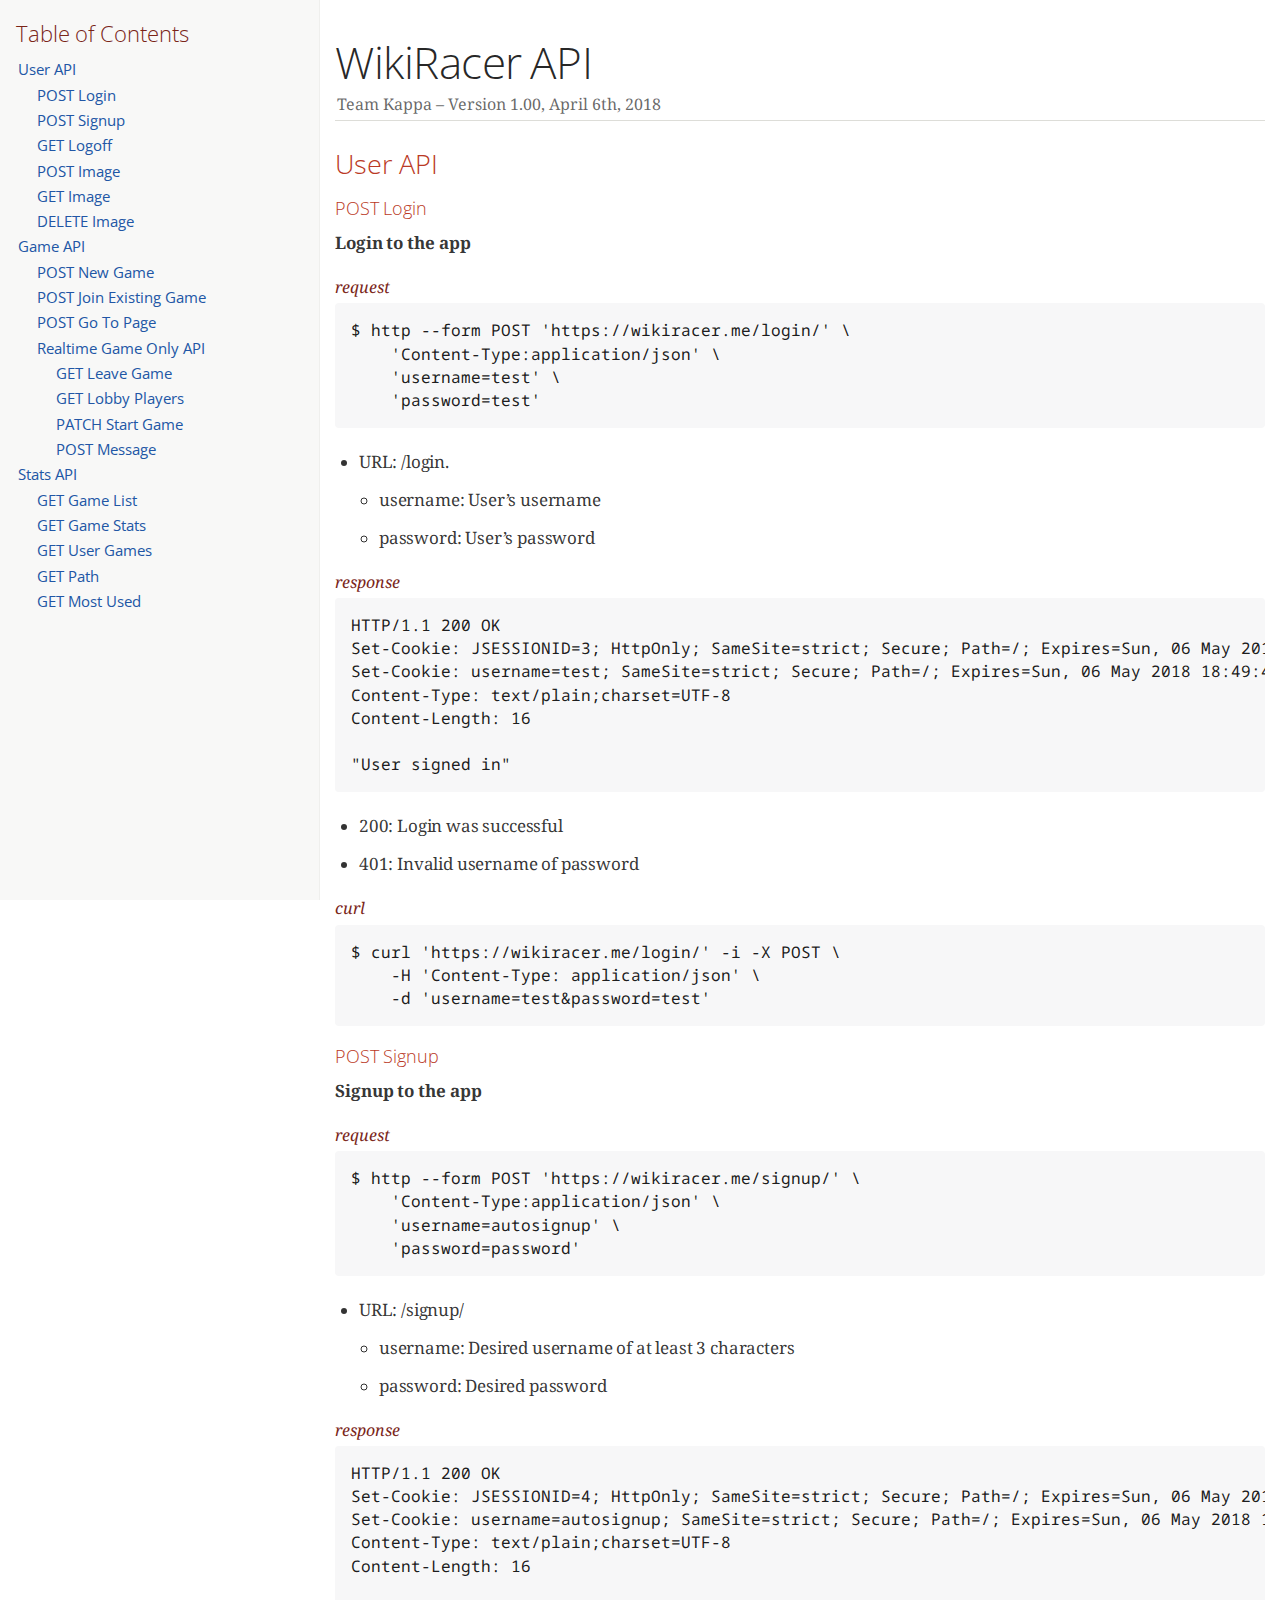
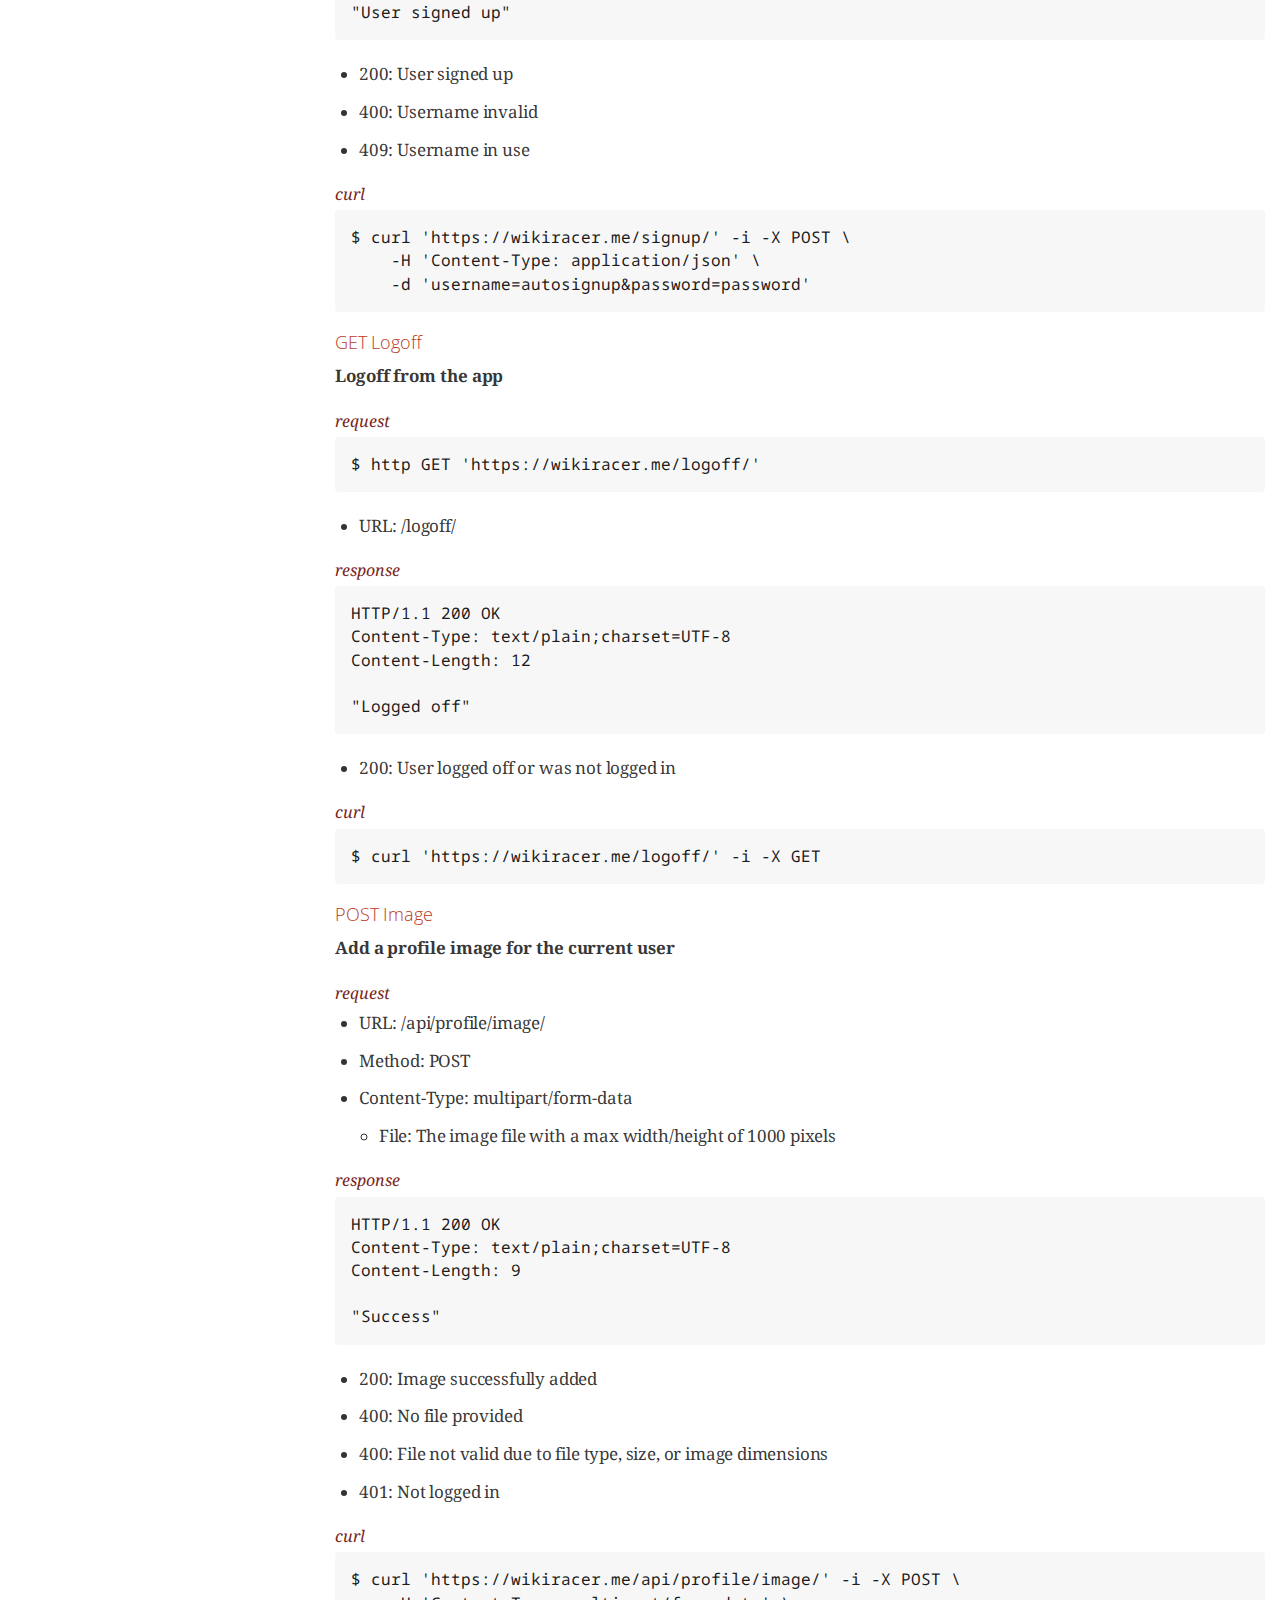
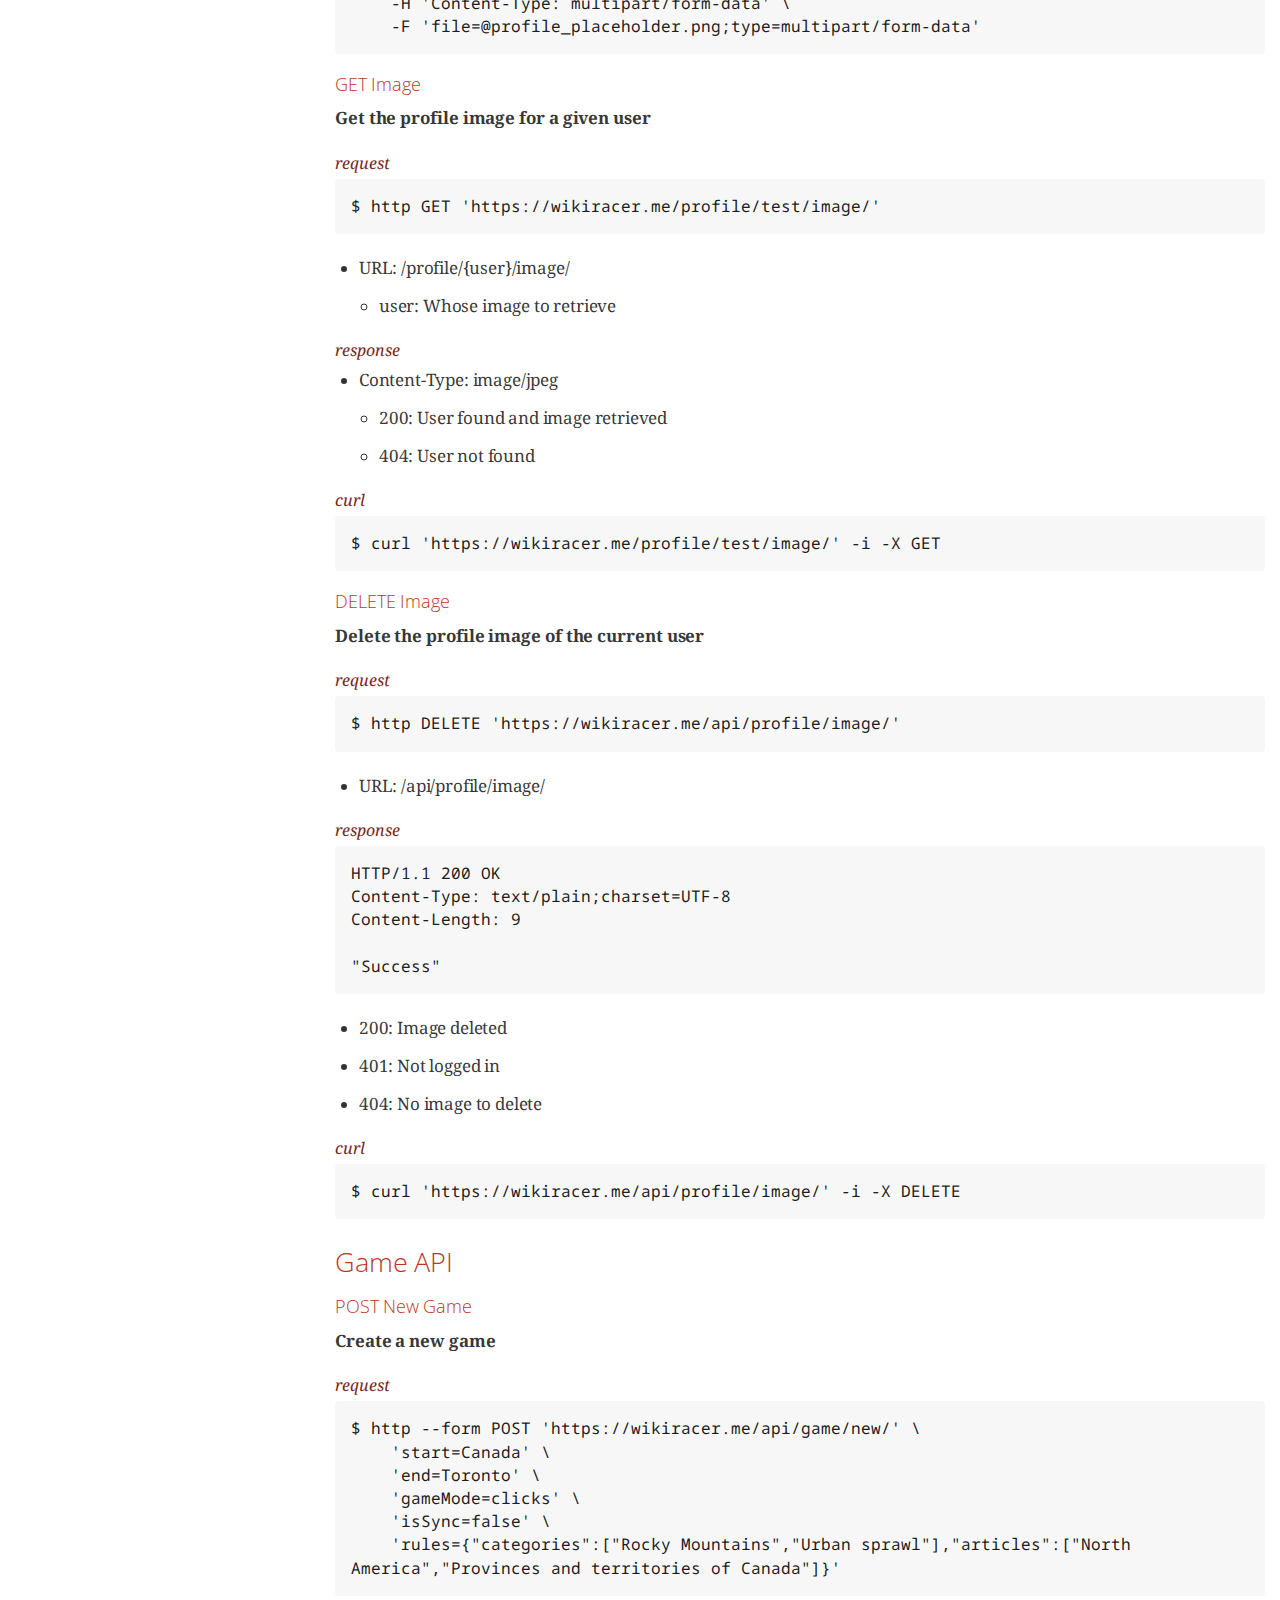
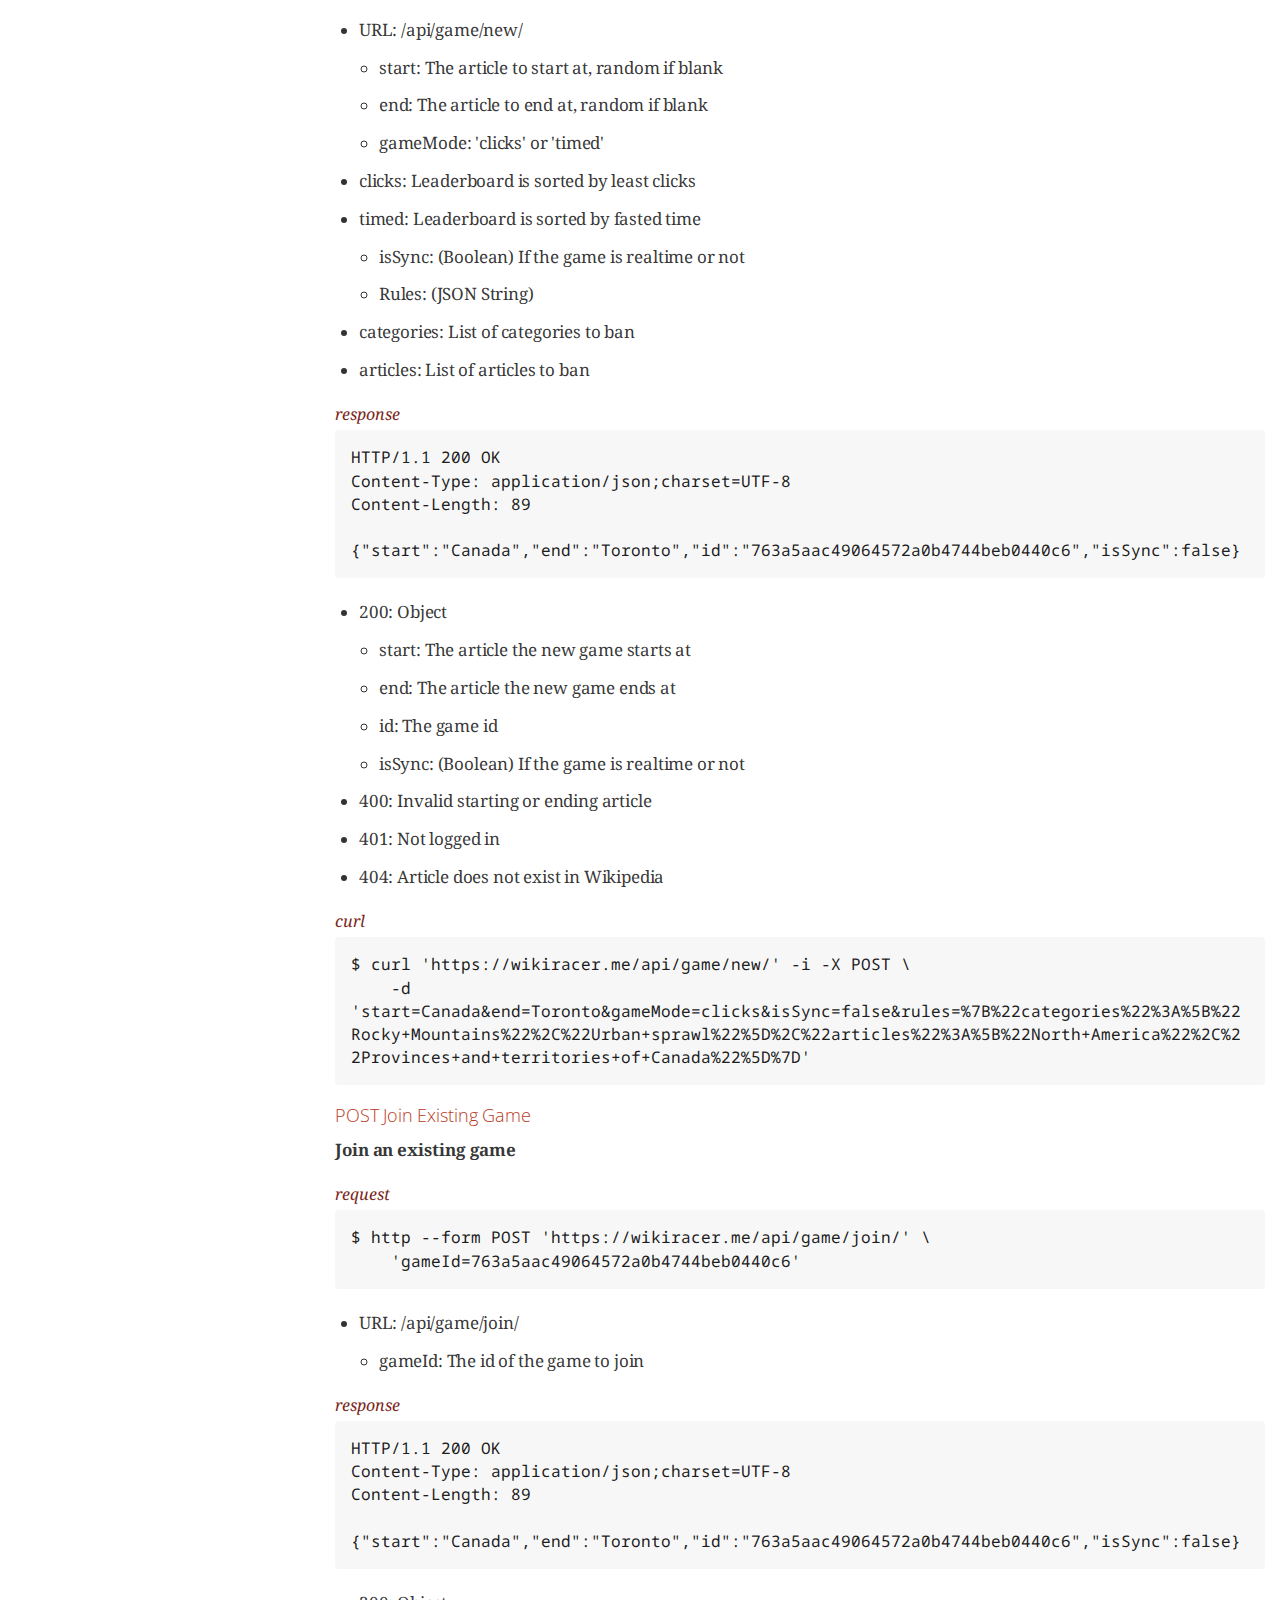
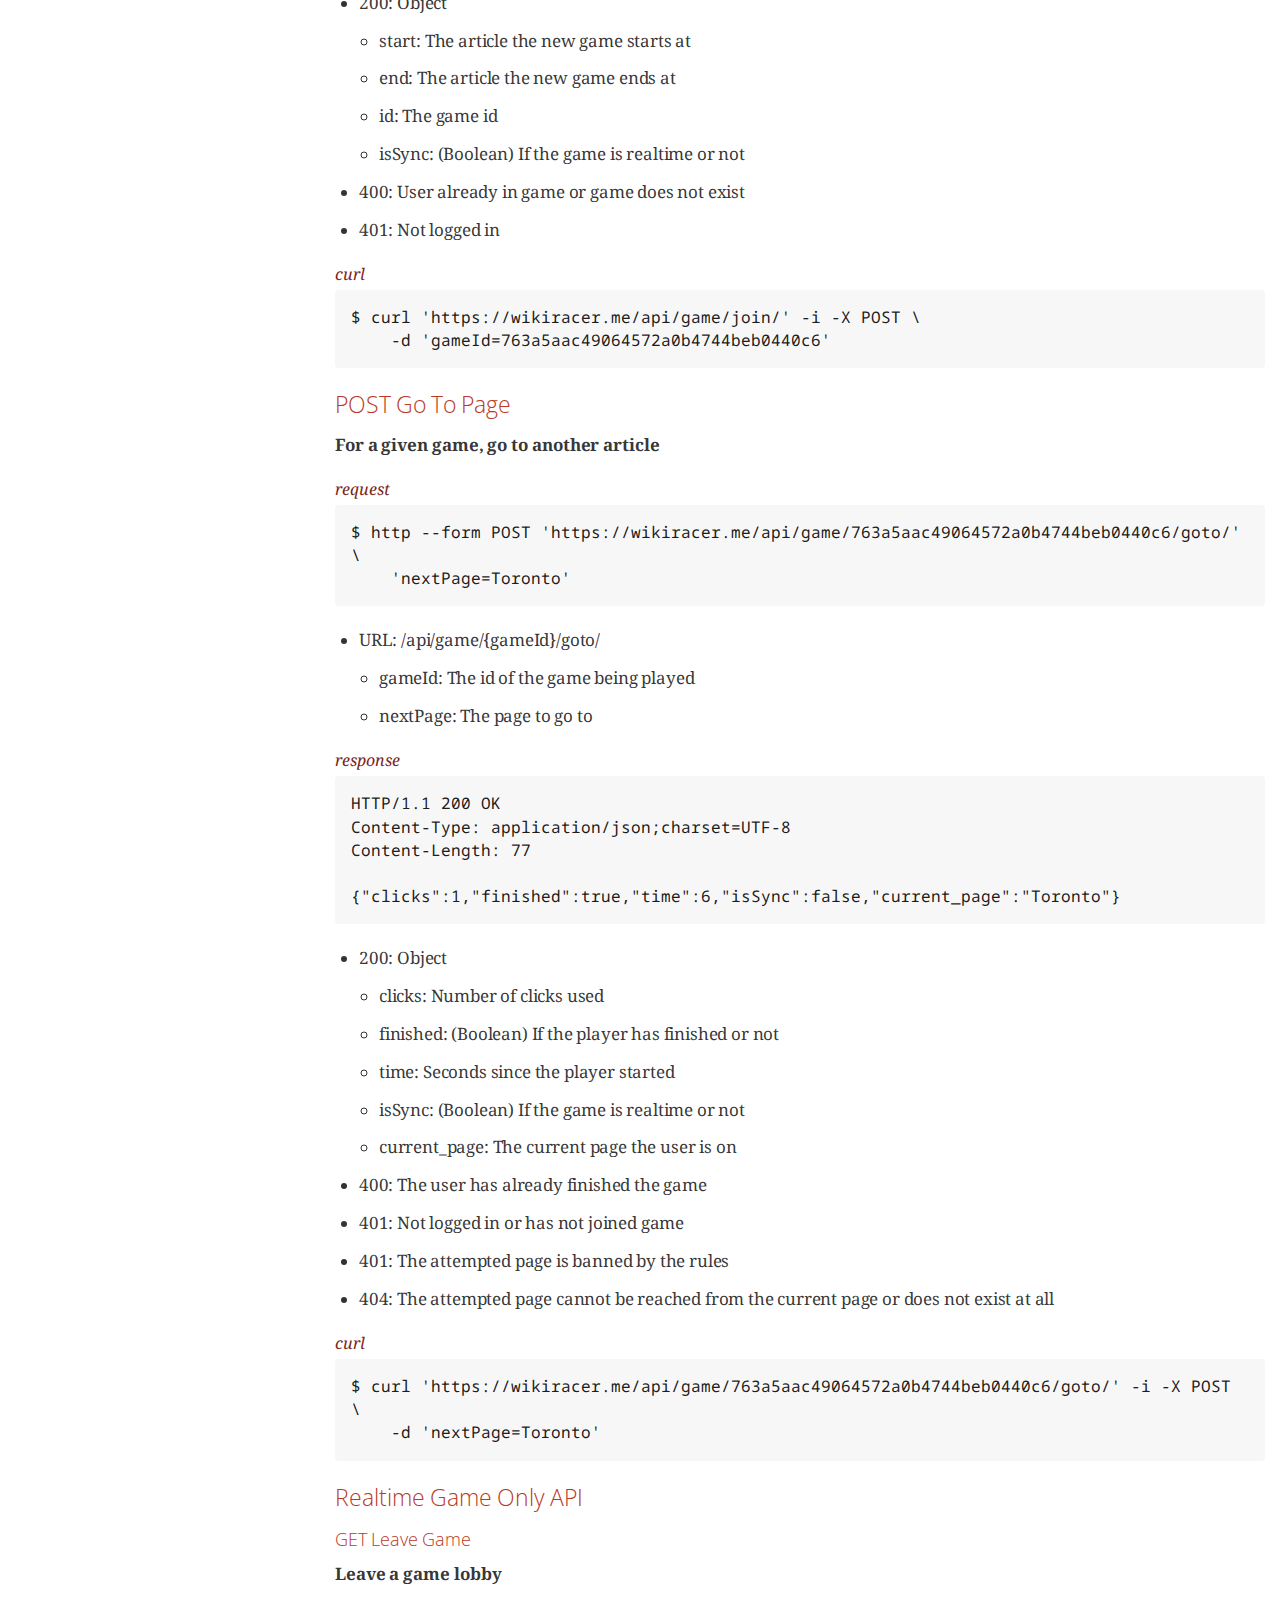
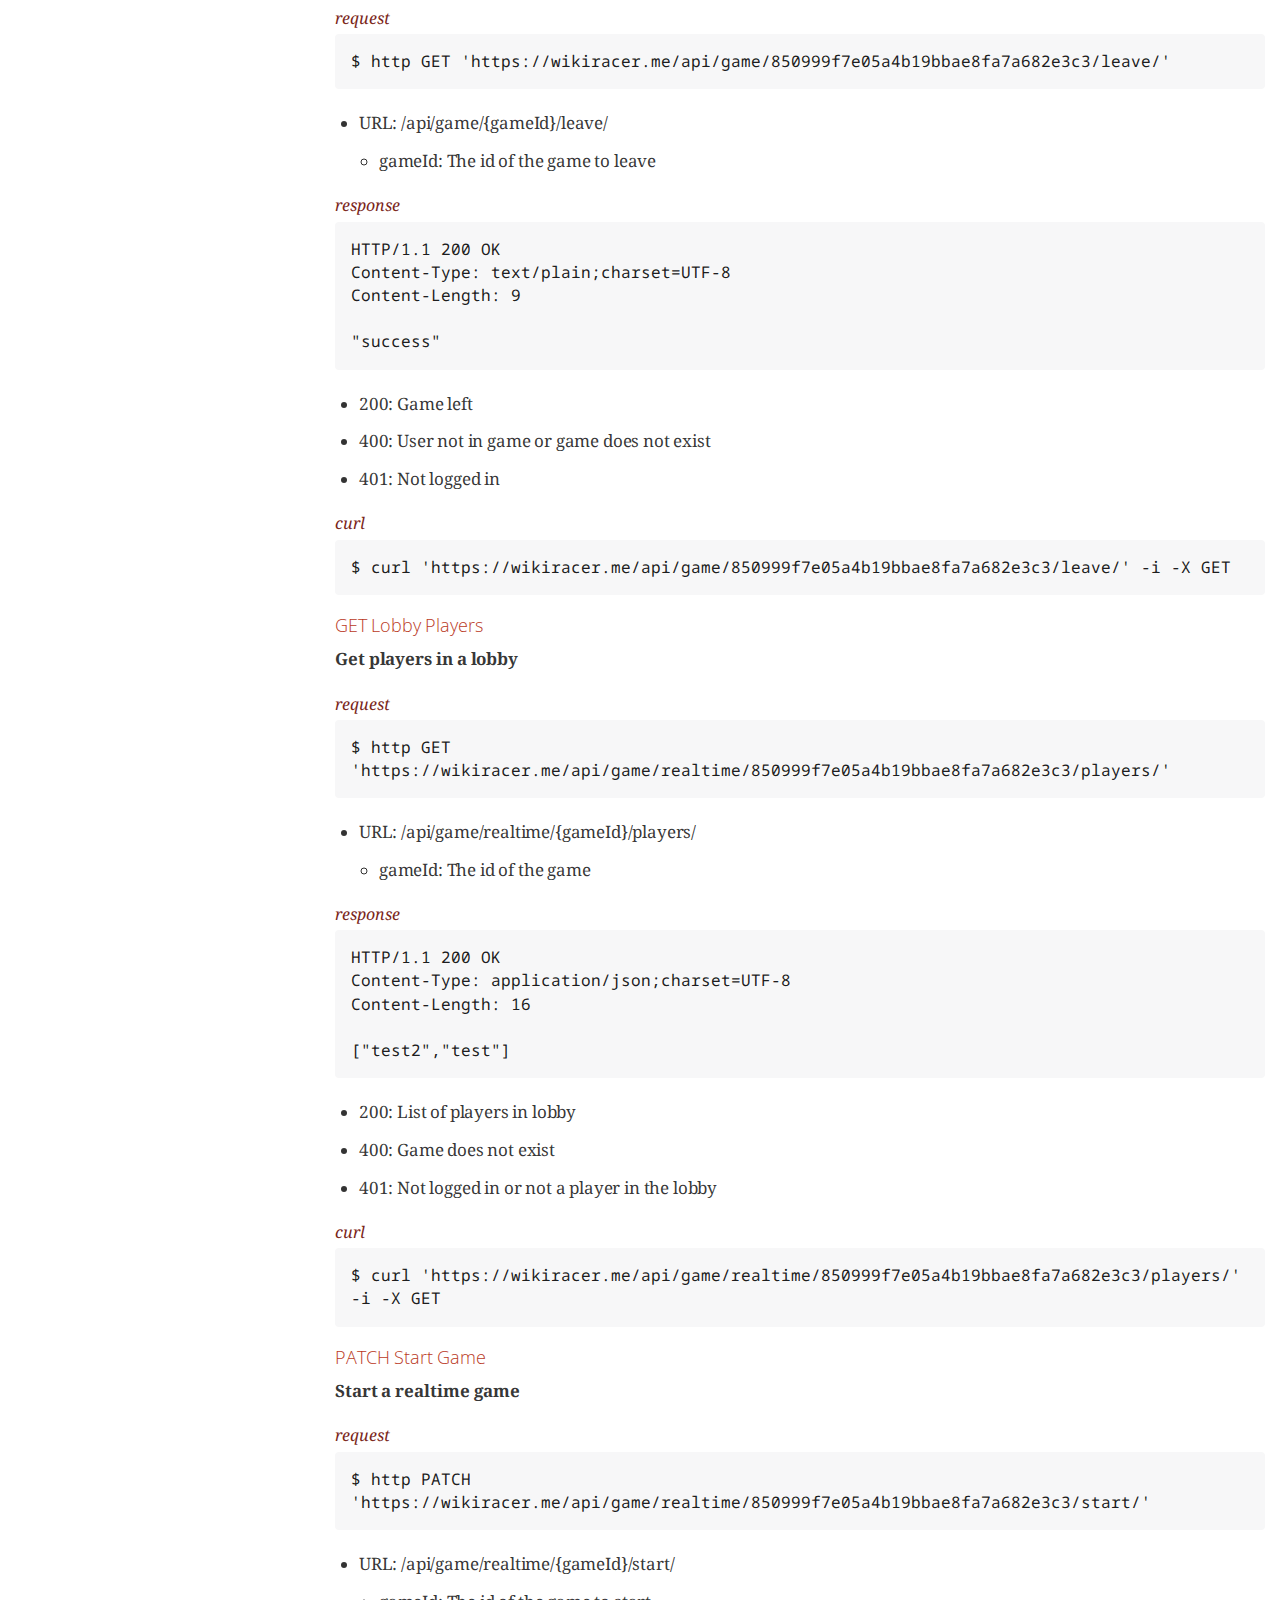
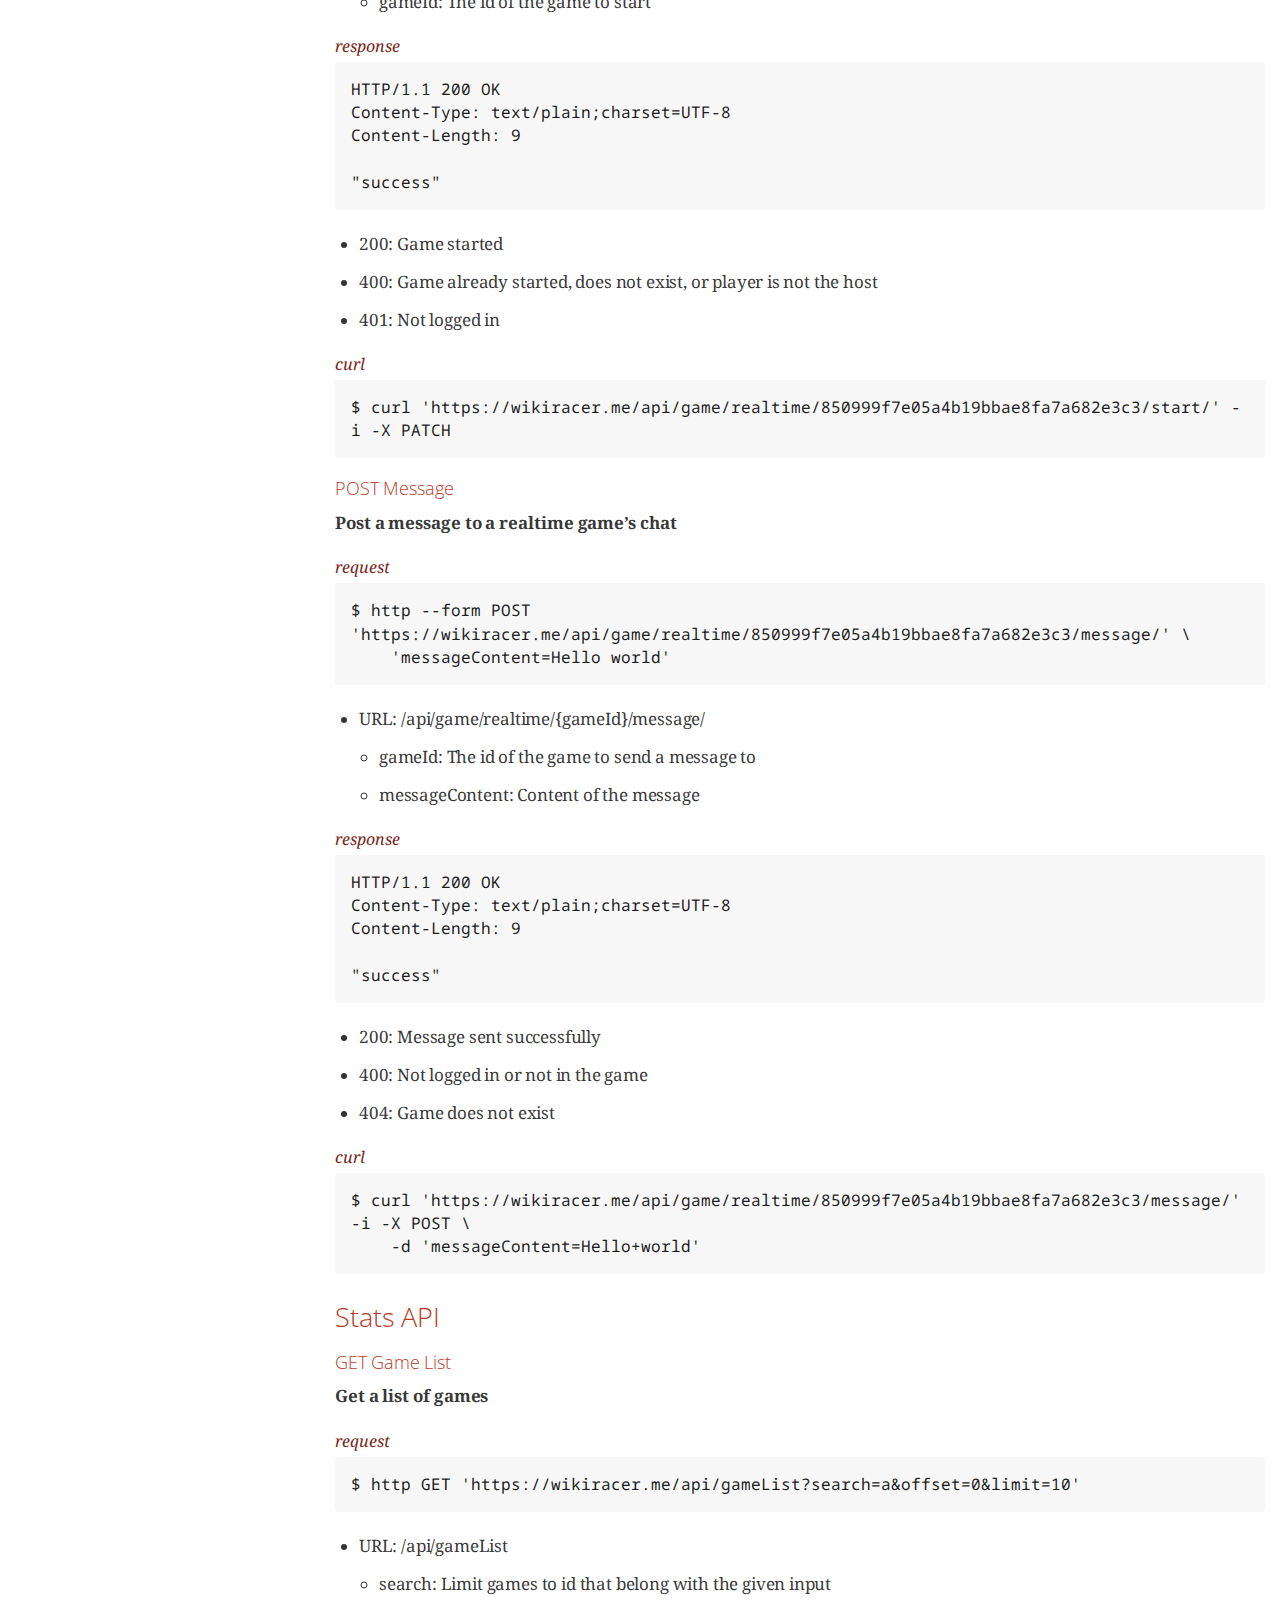
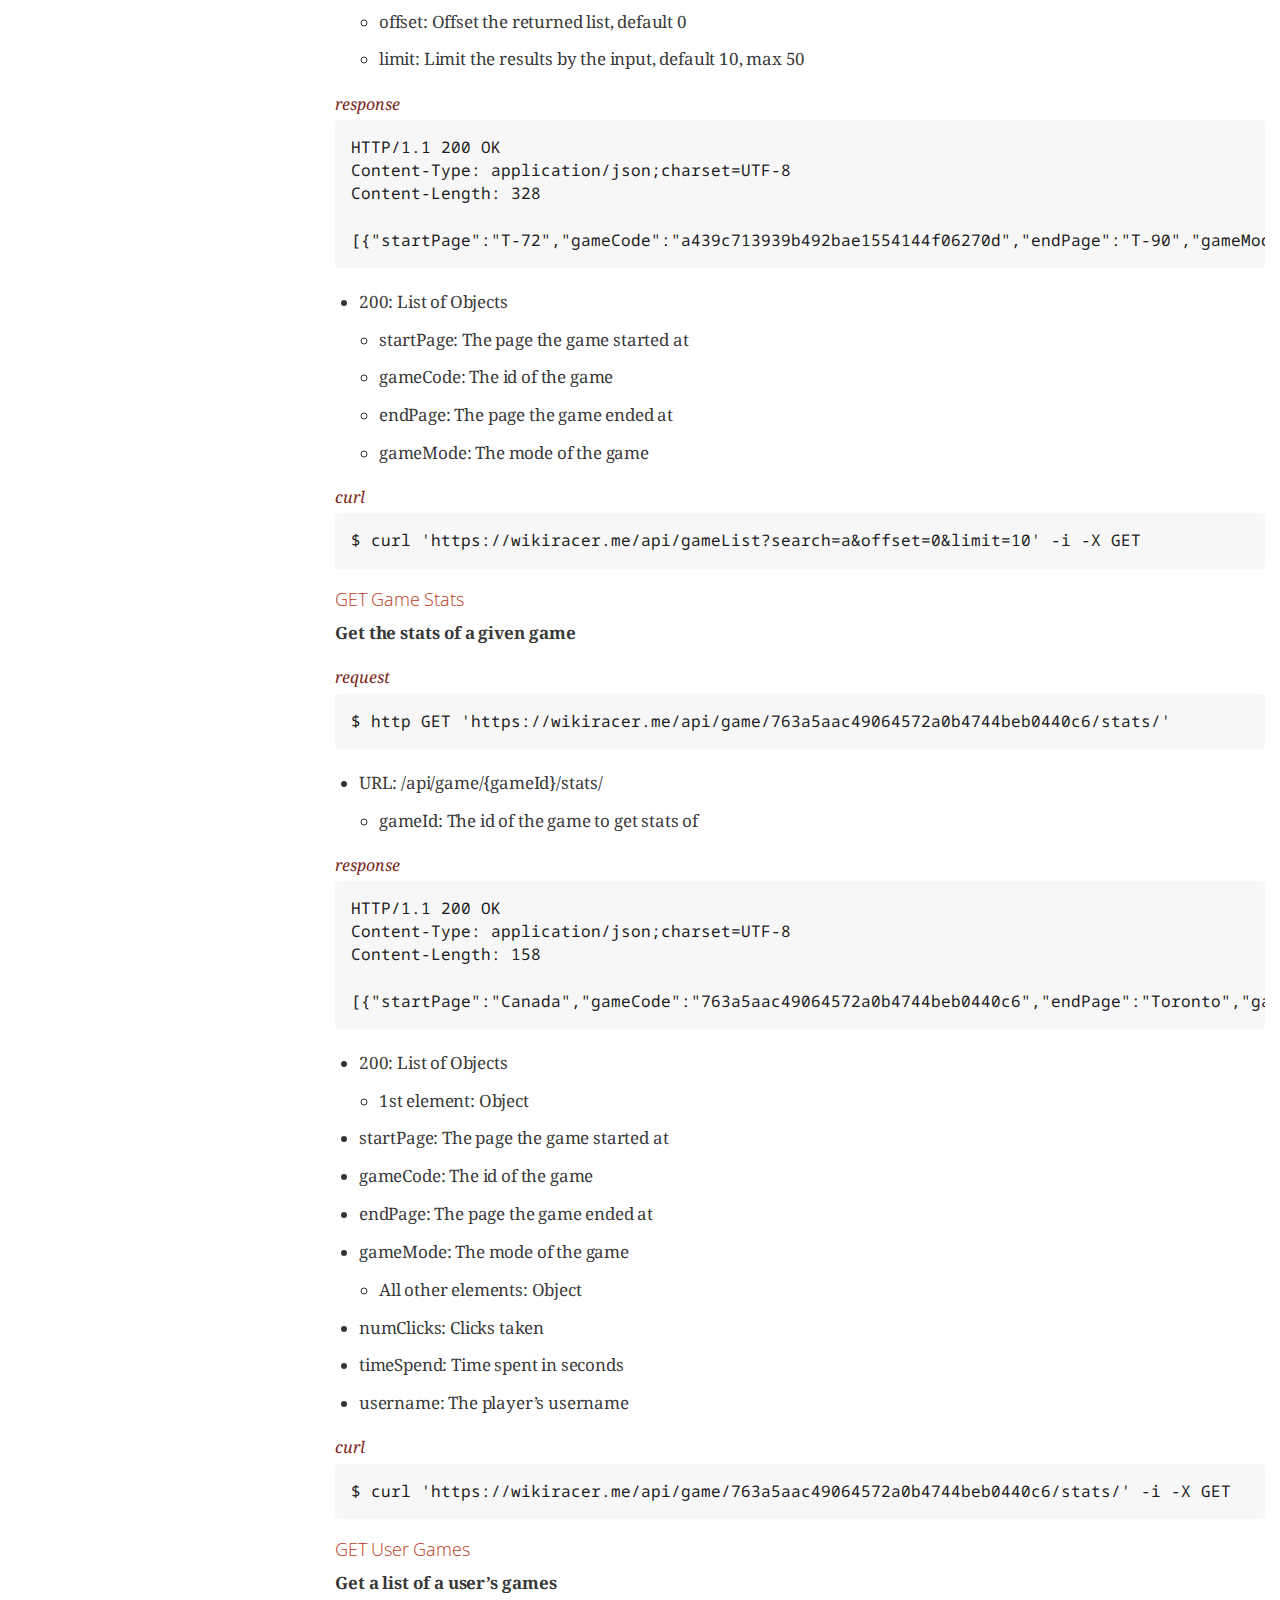
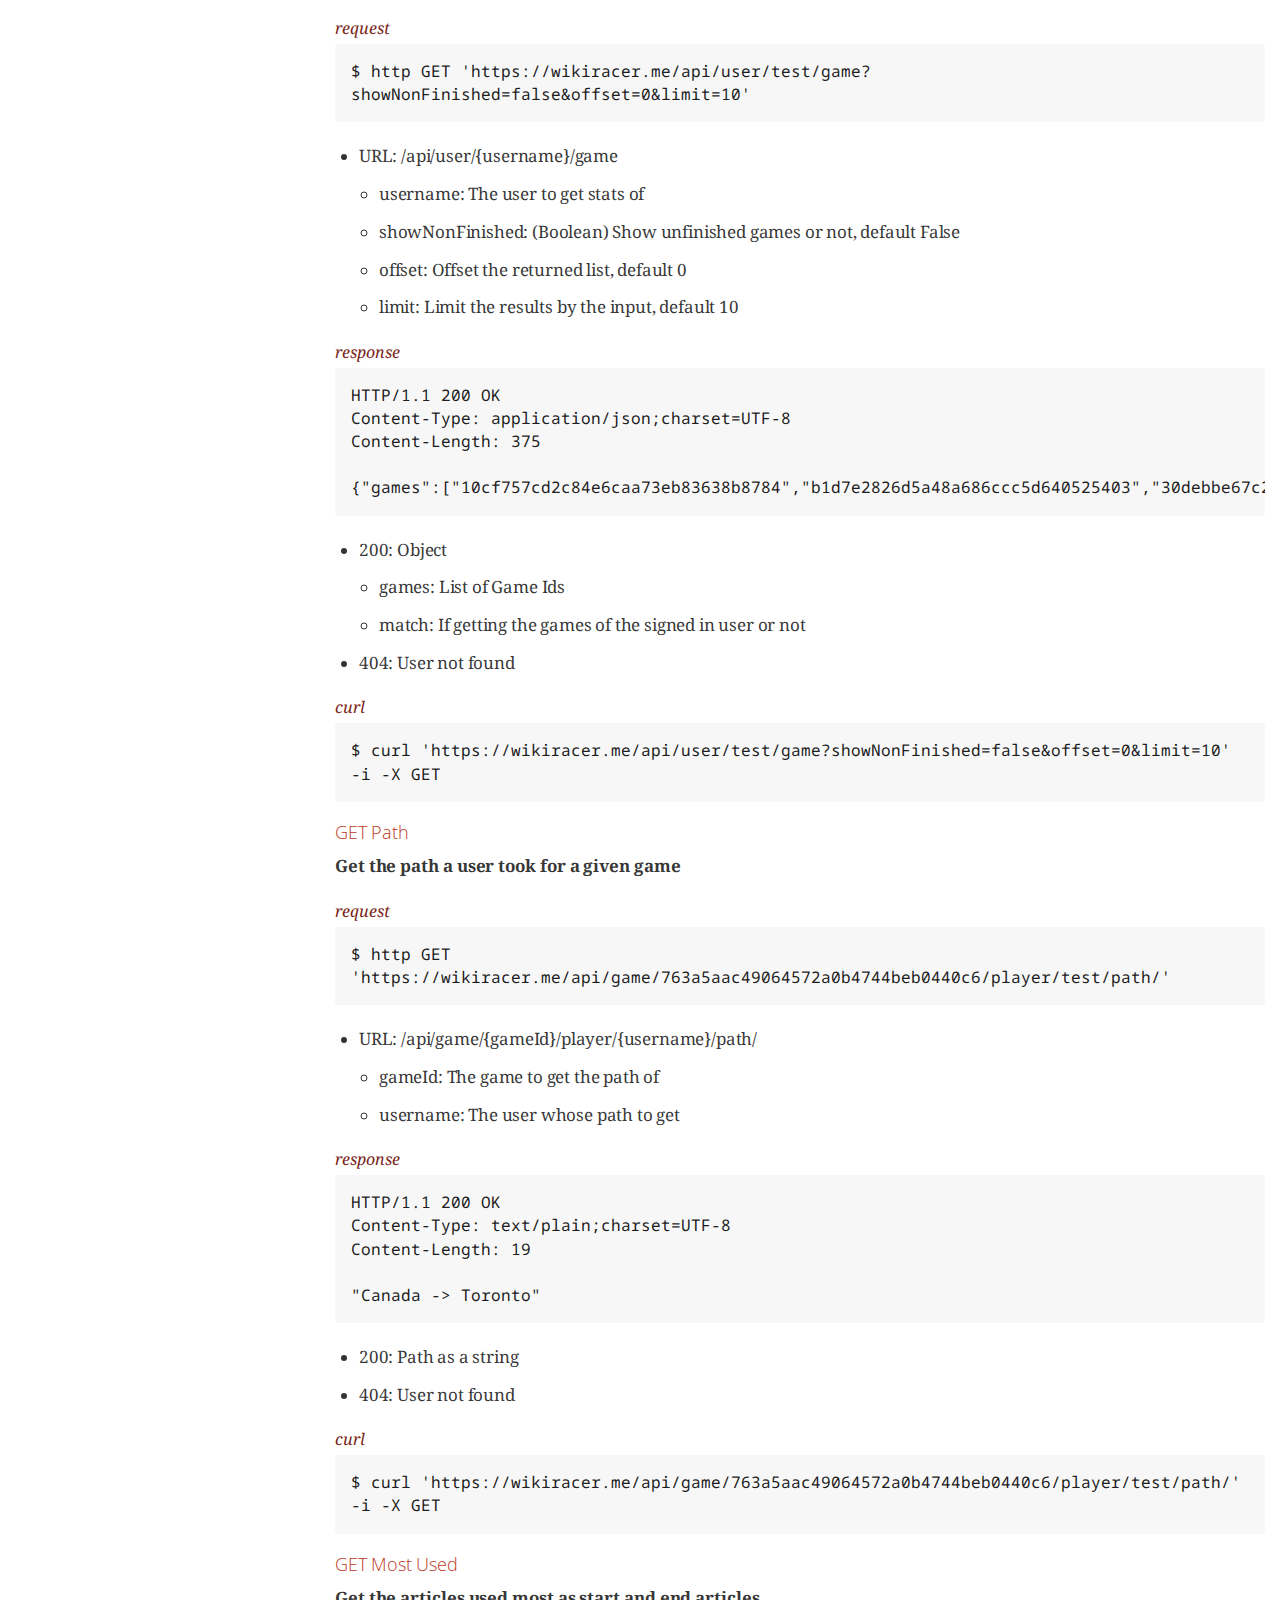
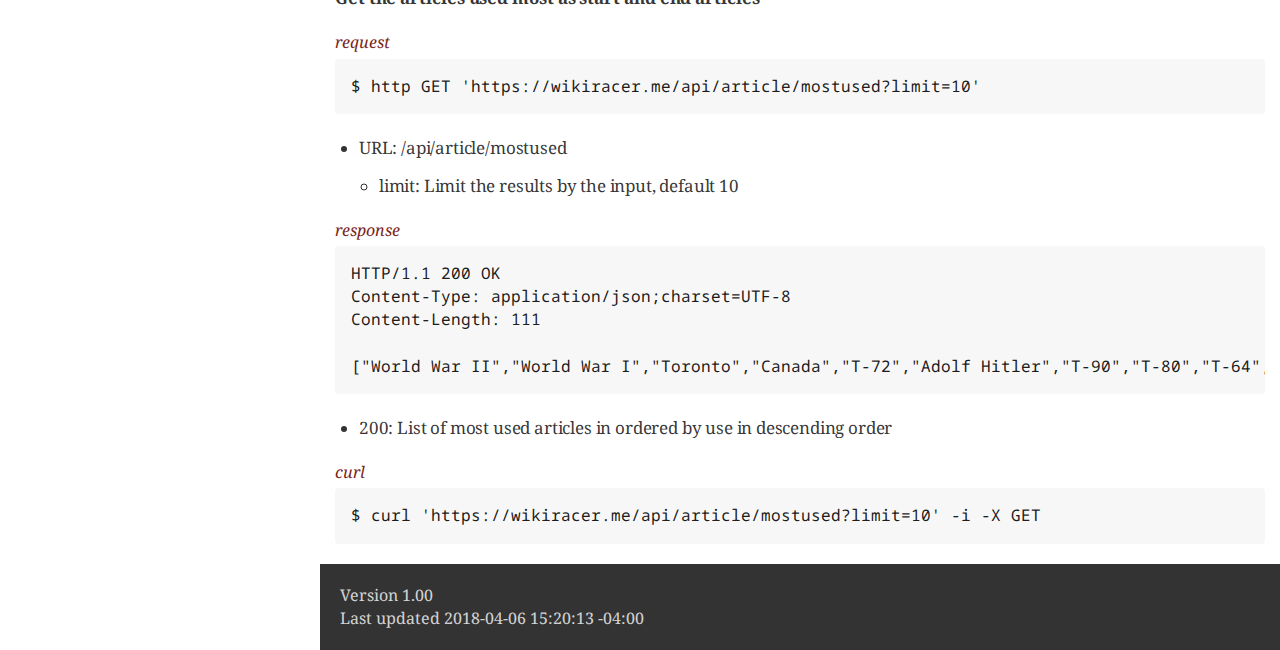
==== src/main/resources/static/api.html @ f41ed7cc "Added API doc" ====
<!DOCTYPE html>
<html lang="en">
<head>
<meta charset="UTF-8">
<!--[if IE]><meta http-equiv="X-UA-Compatible" content="IE=edge"><![endif]-->
<meta name="viewport" content="width=device-width, initial-scale=1.0">
<meta name="generator" content="Asciidoctor 1.5.3">
<meta name="author" content="Team Kappa">
<title>WikiRacer API</title>
<link rel="stylesheet" href="https://fonts.googleapis.com/css?family=Open+Sans:300,300italic,400,400italic,600,600italic%7CNoto+Serif:400,400italic,700,700italic%7CDroid+Sans+Mono:400,700">
<style>
/* Asciidoctor default stylesheet | MIT License | http://asciidoctor.org */
/* Remove comment around @import statement below when using as a custom stylesheet */
/*@import "https://fonts.googleapis.com/css?family=Open+Sans:300,300italic,400,400italic,600,600italic%7CNoto+Serif:400,400italic,700,700italic%7CDroid+Sans+Mono:400,700";*/
article,aside,details,figcaption,figure,footer,header,hgroup,main,nav,section,summary{display:block}
audio,canvas,video{display:inline-block}
audio:not([controls]){display:none;height:0}
[hidden],template{display:none}
script{display:none!important}
html{font-family:sans-serif;-ms-text-size-adjust:100%;-webkit-text-size-adjust:100%}
body{margin:0}
a{background:transparent}
a:focus{outline:thin dotted}
a:active,a:hover{outline:0}
h1{font-size:2em;margin:.67em 0}
abbr[title]{border-bottom:1px dotted}
b,strong{font-weight:bold}
dfn{font-style:italic}
hr{-moz-box-sizing:content-box;box-sizing:content-box;height:0}
mark{background:#ff0;color:#000}
code,kbd,pre,samp{font-family:monospace;font-size:1em}
pre{white-space:pre-wrap}
q{quotes:"\201C" "\201D" "\2018" "\2019"}
small{font-size:80%}
sub,sup{font-size:75%;line-height:0;position:relative;vertical-align:baseline}
sup{top:-.5em}
sub{bottom:-.25em}
img{border:0}
svg:not(:root){overflow:hidden}
figure{margin:0}
fieldset{border:1px solid silver;margin:0 2px;padding:.35em .625em .75em}
legend{border:0;padding:0}
button,input,select,textarea{font-family:inherit;font-size:100%;margin:0}
button,input{line-height:normal}
button,select{text-transform:none}
button,html input[type="button"],input[type="reset"],input[type="submit"]{-webkit-appearance:button;cursor:pointer}
button[disabled],html input[disabled]{cursor:default}
input[type="checkbox"],input[type="radio"]{box-sizing:border-box;padding:0}
input[type="search"]{-webkit-appearance:textfield;-moz-box-sizing:content-box;-webkit-box-sizing:content-box;box-sizing:content-box}
input[type="search"]::-webkit-search-cancel-button,input[type="search"]::-webkit-search-decoration{-webkit-appearance:none}
button::-moz-focus-inner,input::-moz-focus-inner{border:0;padding:0}
textarea{overflow:auto;vertical-align:top}
table{border-collapse:collapse;border-spacing:0}
*,*:before,*:after{-moz-box-sizing:border-box;-webkit-box-sizing:border-box;box-sizing:border-box}
html,body{font-size:100%}
body{background:#fff;color:rgba(0,0,0,.8);padding:0;margin:0;font-family:"Noto Serif","DejaVu Serif",serif;font-weight:400;font-style:normal;line-height:1;position:relative;cursor:auto}
a:hover{cursor:pointer}
img,object,embed{max-width:100%;height:auto}
object,embed{height:100%}
img{-ms-interpolation-mode:bicubic}
.left{float:left!important}
.right{float:right!important}
.text-left{text-align:left!important}
.text-right{text-align:right!important}
.text-center{text-align:center!important}
.text-justify{text-align:justify!important}
.hide{display:none}
body{-webkit-font-smoothing:antialiased}
img,object,svg{display:inline-block;vertical-align:middle}
textarea{height:auto;min-height:50px}
select{width:100%}
.center{margin-left:auto;margin-right:auto}
.spread{width:100%}
p.lead,.paragraph.lead>p,#preamble>.sectionbody>.paragraph:first-of-type p{font-size:1.21875em;line-height:1.6}
.subheader,.admonitionblock td.content>.title,.audioblock>.title,.exampleblock>.title,.imageblock>.title,.listingblock>.title,.literalblock>.title,.stemblock>.title,.openblock>.title,.paragraph>.title,.quoteblock>.title,table.tableblock>.title,.verseblock>.title,.videoblock>.title,.dlist>.title,.olist>.title,.ulist>.title,.qlist>.title,.hdlist>.title{line-height:1.45;color:#7a2518;font-weight:400;margin-top:0;margin-bottom:.25em}
div,dl,dt,dd,ul,ol,li,h1,h2,h3,#toctitle,.sidebarblock>.content>.title,h4,h5,h6,pre,form,p,blockquote,th,td{margin:0;padding:0;direction:ltr}
a{color:#2156a5;text-decoration:underline;line-height:inherit}
a:hover,a:focus{color:#1d4b8f}
a img{border:none}
p{font-family:inherit;font-weight:400;font-size:1em;line-height:1.6;margin-bottom:1.25em;text-rendering:optimizeLegibility}
p aside{font-size:.875em;line-height:1.35;font-style:italic}
h1,h2,h3,#toctitle,.sidebarblock>.content>.title,h4,h5,h6{font-family:"Open Sans","DejaVu Sans",sans-serif;font-weight:300;font-style:normal;color:#ba3925;text-rendering:optimizeLegibility;margin-top:1em;margin-bottom:.5em;line-height:1.0125em}
h1 small,h2 small,h3 small,#toctitle small,.sidebarblock>.content>.title small,h4 small,h5 small,h6 small{font-size:60%;color:#e99b8f;line-height:0}
h1{font-size:2.125em}
h2{font-size:1.6875em}
h3,#toctitle,.sidebarblock>.content>.title{font-size:1.375em}
h4,h5{font-size:1.125em}
h6{font-size:1em}
hr{border:solid #ddddd8;border-width:1px 0 0;clear:both;margin:1.25em 0 1.1875em;height:0}
em,i{font-style:italic;line-height:inherit}
strong,b{font-weight:bold;line-height:inherit}
small{font-size:60%;line-height:inherit}
code{font-family:"Droid Sans Mono","DejaVu Sans Mono",monospace;font-weight:400;color:rgba(0,0,0,.9)}
ul,ol,dl{font-size:1em;line-height:1.6;margin-bottom:1.25em;list-style-position:outside;font-family:inherit}
ul,ol,ul.no-bullet,ol.no-bullet{margin-left:1.5em}
ul li ul,ul li ol{margin-left:1.25em;margin-bottom:0;font-size:1em}
ul.square li ul,ul.circle li ul,ul.disc li ul{list-style:inherit}
ul.square{list-style-type:square}
ul.circle{list-style-type:circle}
ul.disc{list-style-type:disc}
ul.no-bullet{list-style:none}
ol li ul,ol li ol{margin-left:1.25em;margin-bottom:0}
dl dt{margin-bottom:.3125em;font-weight:bold}
dl dd{margin-bottom:1.25em}
abbr,acronym{text-transform:uppercase;font-size:90%;color:rgba(0,0,0,.8);border-bottom:1px dotted #ddd;cursor:help}
abbr{text-transform:none}
blockquote{margin:0 0 1.25em;padding:.5625em 1.25em 0 1.1875em;border-left:1px solid #ddd}
blockquote cite{display:block;font-size:.9375em;color:rgba(0,0,0,.6)}
blockquote cite:before{content:"\2014 \0020"}
blockquote cite a,blockquote cite a:visited{color:rgba(0,0,0,.6)}
blockquote,blockquote p{line-height:1.6;color:rgba(0,0,0,.85)}
@media only screen and (min-width:768px){h1,h2,h3,#toctitle,.sidebarblock>.content>.title,h4,h5,h6{line-height:1.2}
h1{font-size:2.75em}
h2{font-size:2.3125em}
h3,#toctitle,.sidebarblock>.content>.title{font-size:1.6875em}
h4{font-size:1.4375em}}
table{background:#fff;margin-bottom:1.25em;border:solid 1px #dedede}
table thead,table tfoot{background:#f7f8f7;font-weight:bold}
table thead tr th,table thead tr td,table tfoot tr th,table tfoot tr td{padding:.5em .625em .625em;font-size:inherit;color:rgba(0,0,0,.8);text-align:left}
table tr th,table tr td{padding:.5625em .625em;font-size:inherit;color:rgba(0,0,0,.8)}
table tr.even,table tr.alt,table tr:nth-of-type(even){background:#f8f8f7}
table thead tr th,table tfoot tr th,table tbody tr td,table tr td,table tfoot tr td{display:table-cell;line-height:1.6}
body{tab-size:4}
h1,h2,h3,#toctitle,.sidebarblock>.content>.title,h4,h5,h6{line-height:1.2;word-spacing:-.05em}
h1 strong,h2 strong,h3 strong,#toctitle strong,.sidebarblock>.content>.title strong,h4 strong,h5 strong,h6 strong{font-weight:400}
.clearfix:before,.clearfix:after,.float-group:before,.float-group:after{content:" ";display:table}
.clearfix:after,.float-group:after{clear:both}
*:not(pre)>code{font-size:.9375em;font-style:normal!important;letter-spacing:0;padding:.1em .5ex;word-spacing:-.15em;background-color:#f7f7f8;-webkit-border-radius:4px;border-radius:4px;line-height:1.45;text-rendering:optimizeSpeed}
pre,pre>code{line-height:1.45;color:rgba(0,0,0,.9);font-family:"Droid Sans Mono","DejaVu Sans Mono",monospace;font-weight:400;text-rendering:optimizeSpeed}
.keyseq{color:rgba(51,51,51,.8)}
kbd{font-family:"Droid Sans Mono","DejaVu Sans Mono",monospace;display:inline-block;color:rgba(0,0,0,.8);font-size:.65em;line-height:1.45;background-color:#f7f7f7;border:1px solid #ccc;-webkit-border-radius:3px;border-radius:3px;-webkit-box-shadow:0 1px 0 rgba(0,0,0,.2),0 0 0 .1em white inset;box-shadow:0 1px 0 rgba(0,0,0,.2),0 0 0 .1em #fff inset;margin:0 .15em;padding:.2em .5em;vertical-align:middle;position:relative;top:-.1em;white-space:nowrap}
.keyseq kbd:first-child{margin-left:0}
.keyseq kbd:last-child{margin-right:0}
.menuseq,.menu{color:rgba(0,0,0,.8)}
b.button:before,b.button:after{position:relative;top:-1px;font-weight:400}
b.button:before{content:"[";padding:0 3px 0 2px}
b.button:after{content:"]";padding:0 2px 0 3px}
p a>code:hover{color:rgba(0,0,0,.9)}
#header,#content,#footnotes,#footer{width:100%;margin-left:auto;margin-right:auto;margin-top:0;margin-bottom:0;max-width:62.5em;*zoom:1;position:relative;padding-left:.9375em;padding-right:.9375em}
#header:before,#header:after,#content:before,#content:after,#footnotes:before,#footnotes:after,#footer:before,#footer:after{content:" ";display:table}
#header:after,#content:after,#footnotes:after,#footer:after{clear:both}
#content{margin-top:1.25em}
#content:before{content:none}
#header>h1:first-child{color:rgba(0,0,0,.85);margin-top:2.25rem;margin-bottom:0}
#header>h1:first-child+#toc{margin-top:8px;border-top:1px solid #ddddd8}
#header>h1:only-child,body.toc2 #header>h1:nth-last-child(2){border-bottom:1px solid #ddddd8;padding-bottom:8px}
#header .details{border-bottom:1px solid #ddddd8;line-height:1.45;padding-top:.25em;padding-bottom:.25em;padding-left:.25em;color:rgba(0,0,0,.6);display:-ms-flexbox;display:-webkit-flex;display:flex;-ms-flex-flow:row wrap;-webkit-flex-flow:row wrap;flex-flow:row wrap}
#header .details span:first-child{margin-left:-.125em}
#header .details span.email a{color:rgba(0,0,0,.85)}
#header .details br{display:none}
#header .details br+span:before{content:"\00a0\2013\00a0"}
#header .details br+span.author:before{content:"\00a0\22c5\00a0";color:rgba(0,0,0,.85)}
#header .details br+span#revremark:before{content:"\00a0|\00a0"}
#header #revnumber{text-transform:capitalize}
#header #revnumber:after{content:"\00a0"}
#content>h1:first-child:not([class]){color:rgba(0,0,0,.85);border-bottom:1px solid #ddddd8;padding-bottom:8px;margin-top:0;padding-top:1rem;margin-bottom:1.25rem}
#toc{border-bottom:1px solid #efefed;padding-bottom:.5em}
#toc>ul{margin-left:.125em}
#toc ul.sectlevel0>li>a{font-style:italic}
#toc ul.sectlevel0 ul.sectlevel1{margin:.5em 0}
#toc ul{font-family:"Open Sans","DejaVu Sans",sans-serif;list-style-type:none}
#toc li{line-height:1.3334;margin-top:.3334em}
#toc a{text-decoration:none}
#toc a:active{text-decoration:underline}
#toctitle{color:#7a2518;font-size:1.2em}
@media only screen and (min-width:768px){#toctitle{font-size:1.375em}
body.toc2{padding-left:15em;padding-right:0}
#toc.toc2{margin-top:0!important;background-color:#f8f8f7;position:fixed;width:15em;left:0;top:0;border-right:1px solid #efefed;border-top-width:0!important;border-bottom-width:0!important;z-index:1000;padding:1.25em 1em;height:100%;overflow:auto}
#toc.toc2 #toctitle{margin-top:0;margin-bottom:.8rem;font-size:1.2em}
#toc.toc2>ul{font-size:.9em;margin-bottom:0}
#toc.toc2 ul ul{margin-left:0;padding-left:1em}
#toc.toc2 ul.sectlevel0 ul.sectlevel1{padding-left:0;margin-top:.5em;margin-bottom:.5em}
body.toc2.toc-right{padding-left:0;padding-right:15em}
body.toc2.toc-right #toc.toc2{border-right-width:0;border-left:1px solid #efefed;left:auto;right:0}}
@media only screen and (min-width:1280px){body.toc2{padding-left:20em;padding-right:0}
#toc.toc2{width:20em}
#toc.toc2 #toctitle{font-size:1.375em}
#toc.toc2>ul{font-size:.95em}
#toc.toc2 ul ul{padding-left:1.25em}
body.toc2.toc-right{padding-left:0;padding-right:20em}}
#content #toc{border-style:solid;border-width:1px;border-color:#e0e0dc;margin-bottom:1.25em;padding:1.25em;background:#f8f8f7;-webkit-border-radius:4px;border-radius:4px}
#content #toc>:first-child{margin-top:0}
#content #toc>:last-child{margin-bottom:0}
#footer{max-width:100%;background-color:rgba(0,0,0,.8);padding:1.25em}
#footer-text{color:rgba(255,255,255,.8);line-height:1.44}
.sect1{padding-bottom:.625em}
@media only screen and (min-width:768px){.sect1{padding-bottom:1.25em}}
.sect1+.sect1{border-top:1px solid #efefed}
#content h1>a.anchor,h2>a.anchor,h3>a.anchor,#toctitle>a.anchor,.sidebarblock>.content>.title>a.anchor,h4>a.anchor,h5>a.anchor,h6>a.anchor{position:absolute;z-index:1001;width:1.5ex;margin-left:-1.5ex;display:block;text-decoration:none!important;visibility:hidden;text-align:center;font-weight:400}
#content h1>a.anchor:before,h2>a.anchor:before,h3>a.anchor:before,#toctitle>a.anchor:before,.sidebarblock>.content>.title>a.anchor:before,h4>a.anchor:before,h5>a.anchor:before,h6>a.anchor:before{content:"\00A7";font-size:.85em;display:block;padding-top:.1em}
#content h1:hover>a.anchor,#content h1>a.anchor:hover,h2:hover>a.anchor,h2>a.anchor:hover,h3:hover>a.anchor,#toctitle:hover>a.anchor,.sidebarblock>.content>.title:hover>a.anchor,h3>a.anchor:hover,#toctitle>a.anchor:hover,.sidebarblock>.content>.title>a.anchor:hover,h4:hover>a.anchor,h4>a.anchor:hover,h5:hover>a.anchor,h5>a.anchor:hover,h6:hover>a.anchor,h6>a.anchor:hover{visibility:visible}
#content h1>a.link,h2>a.link,h3>a.link,#toctitle>a.link,.sidebarblock>.content>.title>a.link,h4>a.link,h5>a.link,h6>a.link{color:#ba3925;text-decoration:none}
#content h1>a.link:hover,h2>a.link:hover,h3>a.link:hover,#toctitle>a.link:hover,.sidebarblock>.content>.title>a.link:hover,h4>a.link:hover,h5>a.link:hover,h6>a.link:hover{color:#a53221}
.audioblock,.imageblock,.literalblock,.listingblock,.stemblock,.videoblock{margin-bottom:1.25em}
.admonitionblock td.content>.title,.audioblock>.title,.exampleblock>.title,.imageblock>.title,.listingblock>.title,.literalblock>.title,.stemblock>.title,.openblock>.title,.paragraph>.title,.quoteblock>.title,table.tableblock>.title,.verseblock>.title,.videoblock>.title,.dlist>.title,.olist>.title,.ulist>.title,.qlist>.title,.hdlist>.title{text-rendering:optimizeLegibility;text-align:left;font-family:"Noto Serif","DejaVu Serif",serif;font-size:1rem;font-style:italic}
table.tableblock>caption.title{white-space:nowrap;overflow:visible;max-width:0}
.paragraph.lead>p,#preamble>.sectionbody>.paragraph:first-of-type p{color:rgba(0,0,0,.85)}
table.tableblock #preamble>.sectionbody>.paragraph:first-of-type p{font-size:inherit}
.admonitionblock>table{border-collapse:separate;border:0;background:none;width:100%}
.admonitionblock>table td.icon{text-align:center;width:80px}
.admonitionblock>table td.icon img{max-width:none}
.admonitionblock>table td.icon .title{font-weight:bold;font-family:"Open Sans","DejaVu Sans",sans-serif;text-transform:uppercase}
.admonitionblock>table td.content{padding-left:1.125em;padding-right:1.25em;border-left:1px solid #ddddd8;color:rgba(0,0,0,.6)}
.admonitionblock>table td.content>:last-child>:last-child{margin-bottom:0}
.exampleblock>.content{border-style:solid;border-width:1px;border-color:#e6e6e6;margin-bottom:1.25em;padding:1.25em;background:#fff;-webkit-border-radius:4px;border-radius:4px}
.exampleblock>.content>:first-child{margin-top:0}
.exampleblock>.content>:last-child{margin-bottom:0}
.sidebarblock{border-style:solid;border-width:1px;border-color:#e0e0dc;margin-bottom:1.25em;padding:1.25em;background:#f8f8f7;-webkit-border-radius:4px;border-radius:4px}
.sidebarblock>:first-child{margin-top:0}
.sidebarblock>:last-child{margin-bottom:0}
.sidebarblock>.content>.title{color:#7a2518;margin-top:0;text-align:center}
.exampleblock>.content>:last-child>:last-child,.exampleblock>.content .olist>ol>li:last-child>:last-child,.exampleblock>.content .ulist>ul>li:last-child>:last-child,.exampleblock>.content .qlist>ol>li:last-child>:last-child,.sidebarblock>.content>:last-child>:last-child,.sidebarblock>.content .olist>ol>li:last-child>:last-child,.sidebarblock>.content .ulist>ul>li:last-child>:last-child,.sidebarblock>.content .qlist>ol>li:last-child>:last-child{margin-bottom:0}
.literalblock pre,.listingblock pre:not(.highlight),.listingblock pre[class="highlight"],.listingblock pre[class^="highlight "],.listingblock pre.CodeRay,.listingblock pre.prettyprint{background:#f7f7f8}
.sidebarblock .literalblock pre,.sidebarblock .listingblock pre:not(.highlight),.sidebarblock .listingblock pre[class="highlight"],.sidebarblock .listingblock pre[class^="highlight "],.sidebarblock .listingblock pre.CodeRay,.sidebarblock .listingblock pre.prettyprint{background:#f2f1f1}
.literalblock pre,.literalblock pre[class],.listingblock pre,.listingblock pre[class]{-webkit-border-radius:4px;border-radius:4px;word-wrap:break-word;padding:1em;font-size:.8125em}
.literalblock pre.nowrap,.literalblock pre[class].nowrap,.listingblock pre.nowrap,.listingblock pre[class].nowrap{overflow-x:auto;white-space:pre;word-wrap:normal}
@media only screen and (min-width:768px){.literalblock pre,.literalblock pre[class],.listingblock pre,.listingblock pre[class]{font-size:.90625em}}
@media only screen and (min-width:1280px){.literalblock pre,.literalblock pre[class],.listingblock pre,.listingblock pre[class]{font-size:1em}}
.literalblock.output pre{color:#f7f7f8;background-color:rgba(0,0,0,.9)}
.listingblock pre.highlightjs{padding:0}
.listingblock pre.highlightjs>code{padding:1em;-webkit-border-radius:4px;border-radius:4px}
.listingblock pre.prettyprint{border-width:0}
.listingblock>.content{position:relative}
.listingblock code[data-lang]:before{display:none;content:attr(data-lang);position:absolute;font-size:.75em;top:.425rem;right:.5rem;line-height:1;text-transform:uppercase;color:#999}
.listingblock:hover code[data-lang]:before{display:block}
.listingblock.terminal pre .command:before{content:attr(data-prompt);padding-right:.5em;color:#999}
.listingblock.terminal pre .command:not([data-prompt]):before{content:"$"}
table.pyhltable{border-collapse:separate;border:0;margin-bottom:0;background:none}
table.pyhltable td{vertical-align:top;padding-top:0;padding-bottom:0;line-height:1.45}
table.pyhltable td.code{padding-left:.75em;padding-right:0}
pre.pygments .lineno,table.pyhltable td:not(.code){color:#999;padding-left:0;padding-right:.5em;border-right:1px solid #ddddd8}
pre.pygments .lineno{display:inline-block;margin-right:.25em}
table.pyhltable .linenodiv{background:none!important;padding-right:0!important}
.quoteblock{margin:0 1em 1.25em 1.5em;display:table}
.quoteblock>.title{margin-left:-1.5em;margin-bottom:.75em}
.quoteblock blockquote,.quoteblock blockquote p{color:rgba(0,0,0,.85);font-size:1.15rem;line-height:1.75;word-spacing:.1em;letter-spacing:0;font-style:italic;text-align:justify}
.quoteblock blockquote{margin:0;padding:0;border:0}
.quoteblock blockquote:before{content:"\201c";float:left;font-size:2.75em;font-weight:bold;line-height:.6em;margin-left:-.6em;color:#7a2518;text-shadow:0 1px 2px rgba(0,0,0,.1)}
.quoteblock blockquote>.paragraph:last-child p{margin-bottom:0}
.quoteblock .attribution{margin-top:.5em;margin-right:.5ex;text-align:right}
.quoteblock .quoteblock{margin-left:0;margin-right:0;padding:.5em 0;border-left:3px solid rgba(0,0,0,.6)}
.quoteblock .quoteblock blockquote{padding:0 0 0 .75em}
.quoteblock .quoteblock blockquote:before{display:none}
.verseblock{margin:0 1em 1.25em 1em}
.verseblock pre{font-family:"Open Sans","DejaVu Sans",sans;font-size:1.15rem;color:rgba(0,0,0,.85);font-weight:300;text-rendering:optimizeLegibility}
.verseblock pre strong{font-weight:400}
.verseblock .attribution{margin-top:1.25rem;margin-left:.5ex}
.quoteblock .attribution,.verseblock .attribution{font-size:.9375em;line-height:1.45;font-style:italic}
.quoteblock .attribution br,.verseblock .attribution br{display:none}
.quoteblock .attribution cite,.verseblock .attribution cite{display:block;letter-spacing:-.025em;color:rgba(0,0,0,.6)}
.quoteblock.abstract{margin:0 0 1.25em 0;display:block}
.quoteblock.abstract blockquote,.quoteblock.abstract blockquote p{text-align:left;word-spacing:0}
.quoteblock.abstract blockquote:before,.quoteblock.abstract blockquote p:first-of-type:before{display:none}
table.tableblock{max-width:100%;border-collapse:separate}
table.tableblock td>.paragraph:last-child p>p:last-child,table.tableblock th>p:last-child,table.tableblock td>p:last-child{margin-bottom:0}
table.tableblock,th.tableblock,td.tableblock{border:0 solid #dedede}
table.grid-all th.tableblock,table.grid-all td.tableblock{border-width:0 1px 1px 0}
table.grid-all tfoot>tr>th.tableblock,table.grid-all tfoot>tr>td.tableblock{border-width:1px 1px 0 0}
table.grid-cols th.tableblock,table.grid-cols td.tableblock{border-width:0 1px 0 0}
table.grid-all *>tr>.tableblock:last-child,table.grid-cols *>tr>.tableblock:last-child{border-right-width:0}
table.grid-rows th.tableblock,table.grid-rows td.tableblock{border-width:0 0 1px 0}
table.grid-all tbody>tr:last-child>th.tableblock,table.grid-all tbody>tr:last-child>td.tableblock,table.grid-all thead:last-child>tr>th.tableblock,table.grid-rows tbody>tr:last-child>th.tableblock,table.grid-rows tbody>tr:last-child>td.tableblock,table.grid-rows thead:last-child>tr>th.tableblock{border-bottom-width:0}
table.grid-rows tfoot>tr>th.tableblock,table.grid-rows tfoot>tr>td.tableblock{border-width:1px 0 0 0}
table.frame-all{border-width:1px}
table.frame-sides{border-width:0 1px}
table.frame-topbot{border-width:1px 0}
th.halign-left,td.halign-left{text-align:left}
th.halign-right,td.halign-right{text-align:right}
th.halign-center,td.halign-center{text-align:center}
th.valign-top,td.valign-top{vertical-align:top}
th.valign-bottom,td.valign-bottom{vertical-align:bottom}
th.valign-middle,td.valign-middle{vertical-align:middle}
table thead th,table tfoot th{font-weight:bold}
tbody tr th{display:table-cell;line-height:1.6;background:#f7f8f7}
tbody tr th,tbody tr th p,tfoot tr th,tfoot tr th p{color:rgba(0,0,0,.8);font-weight:bold}
p.tableblock>code:only-child{background:none;padding:0}
p.tableblock{font-size:1em}
td>div.verse{white-space:pre}
ol{margin-left:1.75em}
ul li ol{margin-left:1.5em}
dl dd{margin-left:1.125em}
dl dd:last-child,dl dd:last-child>:last-child{margin-bottom:0}
ol>li p,ul>li p,ul dd,ol dd,.olist .olist,.ulist .ulist,.ulist .olist,.olist .ulist{margin-bottom:.625em}
ul.unstyled,ol.unnumbered,ul.checklist,ul.none{list-style-type:none}
ul.unstyled,ol.unnumbered,ul.checklist{margin-left:.625em}
ul.checklist li>p:first-child>.fa-square-o:first-child,ul.checklist li>p:first-child>.fa-check-square-o:first-child{width:1em;font-size:.85em}
ul.checklist li>p:first-child>input[type="checkbox"]:first-child{width:1em;position:relative;top:1px}
ul.inline{margin:0 auto .625em auto;margin-left:-1.375em;margin-right:0;padding:0;list-style:none;overflow:hidden}
ul.inline>li{list-style:none;float:left;margin-left:1.375em;display:block}
ul.inline>li>*{display:block}
.unstyled dl dt{font-weight:400;font-style:normal}
ol.arabic{list-style-type:decimal}
ol.decimal{list-style-type:decimal-leading-zero}
ol.loweralpha{list-style-type:lower-alpha}
ol.upperalpha{list-style-type:upper-alpha}
ol.lowerroman{list-style-type:lower-roman}
ol.upperroman{list-style-type:upper-roman}
ol.lowergreek{list-style-type:lower-greek}
.hdlist>table,.colist>table{border:0;background:none}
.hdlist>table>tbody>tr,.colist>table>tbody>tr{background:none}
td.hdlist1,td.hdlist2{vertical-align:top;padding:0 .625em}
td.hdlist1{font-weight:bold;padding-bottom:1.25em}
.literalblock+.colist,.listingblock+.colist{margin-top:-.5em}
.colist>table tr>td:first-of-type{padding:0 .75em;line-height:1}
.colist>table tr>td:last-of-type{padding:.25em 0}
.thumb,.th{line-height:0;display:inline-block;border:solid 4px #fff;-webkit-box-shadow:0 0 0 1px #ddd;box-shadow:0 0 0 1px #ddd}
.imageblock.left,.imageblock[style*="float: left"]{margin:.25em .625em 1.25em 0}
.imageblock.right,.imageblock[style*="float: right"]{margin:.25em 0 1.25em .625em}
.imageblock>.title{margin-bottom:0}
.imageblock.thumb,.imageblock.th{border-width:6px}
.imageblock.thumb>.title,.imageblock.th>.title{padding:0 .125em}
.image.left,.image.right{margin-top:.25em;margin-bottom:.25em;display:inline-block;line-height:0}
.image.left{margin-right:.625em}
.image.right{margin-left:.625em}
a.image{text-decoration:none;display:inline-block}
a.image object{pointer-events:none}
sup.footnote,sup.footnoteref{font-size:.875em;position:static;vertical-align:super}
sup.footnote a,sup.footnoteref a{text-decoration:none}
sup.footnote a:active,sup.footnoteref a:active{text-decoration:underline}
#footnotes{padding-top:.75em;padding-bottom:.75em;margin-bottom:.625em}
#footnotes hr{width:20%;min-width:6.25em;margin:-.25em 0 .75em 0;border-width:1px 0 0 0}
#footnotes .footnote{padding:0 .375em 0 .225em;line-height:1.3334;font-size:.875em;margin-left:1.2em;text-indent:-1.05em;margin-bottom:.2em}
#footnotes .footnote a:first-of-type{font-weight:bold;text-decoration:none}
#footnotes .footnote:last-of-type{margin-bottom:0}
#content #footnotes{margin-top:-.625em;margin-bottom:0;padding:.75em 0}
.gist .file-data>table{border:0;background:#fff;width:100%;margin-bottom:0}
.gist .file-data>table td.line-data{width:99%}
div.unbreakable{page-break-inside:avoid}
.big{font-size:larger}
.small{font-size:smaller}
.underline{text-decoration:underline}
.overline{text-decoration:overline}
.line-through{text-decoration:line-through}
.aqua{color:#00bfbf}
.aqua-background{background-color:#00fafa}
.black{color:#000}
.black-background{background-color:#000}
.blue{color:#0000bf}
.blue-background{background-color:#0000fa}
.fuchsia{color:#bf00bf}
.fuchsia-background{background-color:#fa00fa}
.gray{color:#606060}
.gray-background{background-color:#7d7d7d}
.green{color:#006000}
.green-background{background-color:#007d00}
.lime{color:#00bf00}
.lime-background{background-color:#00fa00}
.maroon{color:#600000}
.maroon-background{background-color:#7d0000}
.navy{color:#000060}
.navy-background{background-color:#00007d}
.olive{color:#606000}
.olive-background{background-color:#7d7d00}
.purple{color:#600060}
.purple-background{background-color:#7d007d}
.red{color:#bf0000}
.red-background{background-color:#fa0000}
.silver{color:#909090}
.silver-background{background-color:#bcbcbc}
.teal{color:#006060}
.teal-background{background-color:#007d7d}
.white{color:#bfbfbf}
.white-background{background-color:#fafafa}
.yellow{color:#bfbf00}
.yellow-background{background-color:#fafa00}
span.icon>.fa{cursor:default}
.admonitionblock td.icon [class^="fa icon-"]{font-size:2.5em;text-shadow:1px 1px 2px rgba(0,0,0,.5);cursor:default}
.admonitionblock td.icon .icon-note:before{content:"\f05a";color:#19407c}
.admonitionblock td.icon .icon-tip:before{content:"\f0eb";text-shadow:1px 1px 2px rgba(155,155,0,.8);color:#111}
.admonitionblock td.icon .icon-warning:before{content:"\f071";color:#bf6900}
.admonitionblock td.icon .icon-caution:before{content:"\f06d";color:#bf3400}
.admonitionblock td.icon .icon-important:before{content:"\f06a";color:#bf0000}
.conum[data-value]{display:inline-block;color:#fff!important;background-color:rgba(0,0,0,.8);-webkit-border-radius:100px;border-radius:100px;text-align:center;font-size:.75em;width:1.67em;height:1.67em;line-height:1.67em;font-family:"Open Sans","DejaVu Sans",sans-serif;font-style:normal;font-weight:bold}
.conum[data-value] *{color:#fff!important}
.conum[data-value]+b{display:none}
.conum[data-value]:after{content:attr(data-value)}
pre .conum[data-value]{position:relative;top:-.125em}
b.conum *{color:inherit!important}
.conum:not([data-value]):empty{display:none}
dt,th.tableblock,td.content,div.footnote{text-rendering:optimizeLegibility}
h1,h2,p,td.content,span.alt{letter-spacing:-.01em}
p strong,td.content strong,div.footnote strong{letter-spacing:-.005em}
p,blockquote,dt,td.content,span.alt{font-size:1.0625rem}
p{margin-bottom:1.25rem}
.sidebarblock p,.sidebarblock dt,.sidebarblock td.content,p.tableblock{font-size:1em}
.exampleblock>.content{background-color:#fffef7;border-color:#e0e0dc;-webkit-box-shadow:0 1px 4px #e0e0dc;box-shadow:0 1px 4px #e0e0dc}
.print-only{display:none!important}
@media print{@page{margin:1.25cm .75cm}
*{-webkit-box-shadow:none!important;box-shadow:none!important;text-shadow:none!important}
a{color:inherit!important;text-decoration:underline!important}
a.bare,a[href^="#"],a[href^="mailto:"]{text-decoration:none!important}
a[href^="http:"]:not(.bare):after,a[href^="https:"]:not(.bare):after{content:"(" attr(href) ")";display:inline-block;font-size:.875em;padding-left:.25em}
abbr[title]:after{content:" (" attr(title) ")"}
pre,blockquote,tr,img,object,svg{page-break-inside:avoid}
thead{display:table-header-group}
svg{max-width:100%}
p,blockquote,dt,td.content{font-size:1em;orphans:3;widows:3}
h2,h3,#toctitle,.sidebarblock>.content>.title{page-break-after:avoid}
#toc,.sidebarblock,.exampleblock>.content{background:none!important}
#toc{border-bottom:1px solid #ddddd8!important;padding-bottom:0!important}
.sect1{padding-bottom:0!important}
.sect1+.sect1{border:0!important}
#header>h1:first-child{margin-top:1.25rem}
body.book #header{text-align:center}
body.book #header>h1:first-child{border:0!important;margin:2.5em 0 1em 0}
body.book #header .details{border:0!important;display:block;padding:0!important}
body.book #header .details span:first-child{margin-left:0!important}
body.book #header .details br{display:block}
body.book #header .details br+span:before{content:none!important}
body.book #toc{border:0!important;text-align:left!important;padding:0!important;margin:0!important}
body.book #toc,body.book #preamble,body.book h1.sect0,body.book .sect1>h2{page-break-before:always}
.listingblock code[data-lang]:before{display:block}
#footer{background:none!important;padding:0 .9375em}
#footer-text{color:rgba(0,0,0,.6)!important;font-size:.9em}
.hide-on-print{display:none!important}
.print-only{display:block!important}
.hide-for-print{display:none!important}
.show-for-print{display:inherit!important}}
</style>
</head>
<body class="article toc2 toc-left">
<div id="header">
<h1>WikiRacer API</h1>
<div class="details">
<span id="author" class="author">Team Kappa</span><br>
<span id="revnumber">version 1.00,</span>
<span id="revdate">April 6th, 2018</span>
</div>
<div id="toc" class="toc2">
<div id="toctitle">Table of Contents</div>
<ul class="sectlevel2">
<li><a href="#_user_api">User API</a>
<ul class="sectlevel4">
<li><a href="#_post_login">POST Login</a></li>
<li><a href="#_post_signup">POST Signup</a></li>
<li><a href="#_get_logoff">GET Logoff</a></li>
<li><a href="#_post_image">POST Image</a></li>
<li><a href="#_get_image">GET Image</a></li>
<li><a href="#_delete_image">DELETE Image</a></li>
</ul>
</li>
<li><a href="#_game_api">Game API</a>
<ul class="sectlevel4">
<li><a href="#_post_new_game">POST New Game</a></li>
<li><a href="#_post_join_existing_game">POST Join Existing Game</a></li>
<li><a href="#_post_go_to_page">POST Go To Page</a></li>
<li><a href="#_realtime_game_only_api">Realtime Game Only API</a>
<ul class="sectlevel4">
<li><a href="#_get_leave_game">GET Leave Game</a></li>
<li><a href="#_get_lobby_players">GET Lobby Players</a></li>
<li><a href="#_patch_start_game">PATCH Start Game</a></li>
<li><a href="#_post_message">POST Message</a></li>
</ul>
</li>
</ul>
</li>
<li><a href="#_stats_api">Stats API</a>
<ul class="sectlevel4">
<li><a href="#_get_game_list">GET Game List</a></li>
<li><a href="#_get_game_stats">GET Game Stats</a></li>
<li><a href="#_get_user_games">GET User Games</a></li>
<li><a href="#_get_path">GET Path</a></li>
<li><a href="#_get_most_used">GET Most Used</a></li>
</ul>
</li>
</ul>
</div>
</div>
<div id="content">
<div class="sect2">
<h3 id="_user_api">User API</h3>
<div class="sect4">
<h5 id="_post_login">POST Login</h5>
<div class="paragraph">
<p><strong>Login to the app</strong></p>
</div>
<div class="listingblock">
<div class="title">request</div>
<div class="content">
<pre class="highlight"><code class="language-bash" data-lang="bash">$ http --form POST 'https://wikiracer.me/login/' \
    'Content-Type:application/json' \
    'username=test' \
    'password=test'</code></pre>
</div>
</div>
<div class="ulist">
<ul>
<li>
<p>URL: /login.</p>
<div class="ulist">
<ul>
<li>
<p>username: User&#8217;s username</p>
</li>
<li>
<p>password: User&#8217;s password</p>
</li>
</ul>
</div>
</li>
</ul>
</div>
<div class="listingblock">
<div class="title">response</div>
<div class="content">
<pre class="highlight nowrap"><code class="language-http" data-lang="http">HTTP/1.1 200 OK
Set-Cookie: JSESSIONID=3; HttpOnly; SameSite=strict; Secure; Path=/; Expires=Sun, 06 May 2018 18:49:48 GMT
Set-Cookie: username=test; SameSite=strict; Secure; Path=/; Expires=Sun, 06 May 2018 18:49:48 GMT
Content-Type: text/plain;charset=UTF-8
Content-Length: 16

"User signed in"</code></pre>
</div>
</div>
<div class="ulist">
<ul>
<li>
<p>200: Login was successful</p>
</li>
<li>
<p>401: Invalid username of password</p>
</li>
</ul>
</div>
<div class="listingblock">
<div class="title">curl</div>
<div class="content">
<pre class="highlight"><code class="language-bash" data-lang="bash">$ curl 'https://wikiracer.me/login/' -i -X POST \
    -H 'Content-Type: application/json' \
    -d 'username=test&amp;password=test'</code></pre>
</div>
</div>
</div>
<div class="sect4">
<h5 id="_post_signup">POST Signup</h5>
<div class="paragraph">
<p><strong>Signup to the app</strong></p>
</div>
<div class="listingblock">
<div class="title">request</div>
<div class="content">
<pre class="highlight"><code class="language-bash" data-lang="bash">$ http --form POST 'https://wikiracer.me/signup/' \
    'Content-Type:application/json' \
    'username=autosignup' \
    'password=password'</code></pre>
</div>
</div>
<div class="ulist">
<ul>
<li>
<p>URL: /signup/</p>
<div class="ulist">
<ul>
<li>
<p>username: Desired username of at least 3 characters</p>
</li>
<li>
<p>password: Desired password</p>
</li>
</ul>
</div>
</li>
</ul>
</div>
<div class="listingblock">
<div class="title">response</div>
<div class="content">
<pre class="highlight nowrap"><code class="language-http" data-lang="http">HTTP/1.1 200 OK
Set-Cookie: JSESSIONID=4; HttpOnly; SameSite=strict; Secure; Path=/; Expires=Sun, 06 May 2018 18:49:49 GMT
Set-Cookie: username=autosignup; SameSite=strict; Secure; Path=/; Expires=Sun, 06 May 2018 18:49:49 GMT
Content-Type: text/plain;charset=UTF-8
Content-Length: 16

"User signed up"</code></pre>
</div>
</div>
<div class="ulist">
<ul>
<li>
<p>200: User signed up</p>
</li>
<li>
<p>400: Username invalid</p>
</li>
<li>
<p>409: Username in use</p>
</li>
</ul>
</div>
<div class="listingblock">
<div class="title">curl</div>
<div class="content">
<pre class="highlight"><code class="language-bash" data-lang="bash">$ curl 'https://wikiracer.me/signup/' -i -X POST \
    -H 'Content-Type: application/json' \
    -d 'username=autosignup&amp;password=password'</code></pre>
</div>
</div>
</div>
<div class="sect4">
<h5 id="_get_logoff">GET Logoff</h5>
<div class="paragraph">
<p><strong>Logoff from the app</strong></p>
</div>
<div class="listingblock">
<div class="title">request</div>
<div class="content">
<pre class="highlight"><code class="language-bash" data-lang="bash">$ http GET 'https://wikiracer.me/logoff/'</code></pre>
</div>
</div>
<div class="ulist">
<ul>
<li>
<p>URL: /logoff/</p>
</li>
</ul>
</div>
<div class="listingblock">
<div class="title">response</div>
<div class="content">
<pre class="highlight nowrap"><code class="language-http" data-lang="http">HTTP/1.1 200 OK
Content-Type: text/plain;charset=UTF-8
Content-Length: 12

"Logged off"</code></pre>
</div>
</div>
<div class="ulist">
<ul>
<li>
<p>200: User logged off or was not logged in</p>
</li>
</ul>
</div>
<div class="listingblock">
<div class="title">curl</div>
<div class="content">
<pre class="highlight"><code class="language-bash" data-lang="bash">$ curl 'https://wikiracer.me/logoff/' -i -X GET</code></pre>
</div>
</div>
</div>
<div class="sect4">
<h5 id="_post_image">POST Image</h5>
<div class="paragraph">
<p><strong>Add a profile image for the current user</strong></p>
</div>
<div class="ulist">
<div class="title">request</div>
<ul>
<li>
<p>URL: /api/profile/image/</p>
</li>
<li>
<p>Method: POST</p>
</li>
<li>
<p>Content-Type: multipart/form-data</p>
<div class="ulist">
<ul>
<li>
<p>File: The image file with a max width/height of 1000 pixels</p>
</li>
</ul>
</div>
</li>
</ul>
</div>
<div class="listingblock">
<div class="title">response</div>
<div class="content">
<pre class="highlight nowrap"><code class="language-http" data-lang="http">HTTP/1.1 200 OK
Content-Type: text/plain;charset=UTF-8
Content-Length: 9

"Success"</code></pre>
</div>
</div>
<div class="ulist">
<ul>
<li>
<p>200: Image successfully added</p>
</li>
<li>
<p>400: No file provided</p>
</li>
<li>
<p>400: File not valid due to file type, size, or image dimensions</p>
</li>
<li>
<p>401: Not logged in</p>
</li>
</ul>
</div>
<div class="listingblock">
<div class="title">curl</div>
<div class="content">
<pre class="highlight"><code class="language-bash" data-lang="bash">$ curl 'https://wikiracer.me/api/profile/image/' -i -X POST \
    -H 'Content-Type: multipart/form-data' \
    -F 'file=@profile_placeholder.png;type=multipart/form-data'</code></pre>
</div>
</div>
</div>
<div class="sect4">
<h5 id="_get_image">GET Image</h5>
<div class="paragraph">
<p><strong>Get the profile image for a given user</strong></p>
</div>
<div class="listingblock">
<div class="title">request</div>
<div class="content">
<pre class="highlight"><code class="language-bash" data-lang="bash">$ http GET 'https://wikiracer.me/profile/test/image/'</code></pre>
</div>
</div>
<div class="ulist">
<ul>
<li>
<p>URL: /profile/{user}/image/</p>
<div class="ulist">
<ul>
<li>
<p>user: Whose image to retrieve</p>
</li>
</ul>
</div>
</li>
</ul>
</div>
<div class="ulist">
<div class="title">response</div>
<ul>
<li>
<p>Content-Type: image/jpeg</p>
<div class="ulist">
<ul>
<li>
<p>200: User found and image retrieved</p>
</li>
<li>
<p>404: User not found</p>
</li>
</ul>
</div>
</li>
</ul>
</div>
<div class="listingblock">
<div class="title">curl</div>
<div class="content">
<pre class="highlight"><code class="language-bash" data-lang="bash">$ curl 'https://wikiracer.me/profile/test/image/' -i -X GET</code></pre>
</div>
</div>
</div>
<div class="sect4">
<h5 id="_delete_image">DELETE Image</h5>
<div class="paragraph">
<p><strong>Delete the profile image of the current user</strong></p>
</div>
<div class="listingblock">
<div class="title">request</div>
<div class="content">
<pre class="highlight"><code class="language-bash" data-lang="bash">$ http DELETE 'https://wikiracer.me/api/profile/image/'</code></pre>
</div>
</div>
<div class="ulist">
<ul>
<li>
<p>URL: /api/profile/image/</p>
</li>
</ul>
</div>
<div class="listingblock">
<div class="title">response</div>
<div class="content">
<pre class="highlight nowrap"><code class="language-http" data-lang="http">HTTP/1.1 200 OK
Content-Type: text/plain;charset=UTF-8
Content-Length: 9

"Success"</code></pre>
</div>
</div>
<div class="ulist">
<ul>
<li>
<p>200: Image deleted</p>
</li>
<li>
<p>401: Not logged in</p>
</li>
<li>
<p>404: No image to delete</p>
</li>
</ul>
</div>
<div class="listingblock">
<div class="title">curl</div>
<div class="content">
<pre class="highlight"><code class="language-bash" data-lang="bash">$ curl 'https://wikiracer.me/api/profile/image/' -i -X DELETE</code></pre>
</div>
</div>
</div>
</div>
<div class="sect2">
<h3 id="_game_api">Game API</h3>
<div class="sect4">
<h5 id="_post_new_game">POST New Game</h5>
<div class="paragraph">
<p><strong>Create a new game</strong></p>
</div>
<div class="listingblock">
<div class="title">request</div>
<div class="content">
<pre class="highlight"><code class="language-bash" data-lang="bash">$ http --form POST 'https://wikiracer.me/api/game/new/' \
    'start=Canada' \
    'end=Toronto' \
    'gameMode=clicks' \
    'isSync=false' \
    'rules={"categories":["Rocky Mountains","Urban sprawl"],"articles":["North America","Provinces and territories of Canada"]}'</code></pre>
</div>
</div>
<div class="ulist">
<ul>
<li>
<p>URL: /api/game/new/</p>
<div class="ulist">
<ul>
<li>
<p>start: The article to start at, random if blank</p>
</li>
<li>
<p>end: The article to end at, random if blank</p>
</li>
<li>
<p>gameMode: 'clicks' or 'timed'</p>
</li>
</ul>
</div>
</li>
<li>
<p>clicks: Leaderboard is sorted by least clicks</p>
</li>
<li>
<p>timed: Leaderboard is sorted by fasted time</p>
<div class="ulist">
<ul>
<li>
<p>isSync: (Boolean) If the game is realtime or not</p>
</li>
<li>
<p>Rules: (JSON String)</p>
</li>
</ul>
</div>
</li>
<li>
<p>categories: List of categories to ban</p>
</li>
<li>
<p>articles: List of articles to ban</p>
</li>
</ul>
</div>
<div class="listingblock">
<div class="title">response</div>
<div class="content">
<pre class="highlight nowrap"><code class="language-http" data-lang="http">HTTP/1.1 200 OK
Content-Type: application/json;charset=UTF-8
Content-Length: 89

{"start":"Canada","end":"Toronto","id":"763a5aac49064572a0b4744beb0440c6","isSync":false}</code></pre>
</div>
</div>
<div class="ulist">
<ul>
<li>
<p>200: Object</p>
<div class="ulist">
<ul>
<li>
<p>start: The article the new game starts at</p>
</li>
<li>
<p>end: The article the new game ends at</p>
</li>
<li>
<p>id: The game id</p>
</li>
<li>
<p>isSync: (Boolean) If the game is realtime or not</p>
</li>
</ul>
</div>
</li>
<li>
<p>400: Invalid starting or ending article</p>
</li>
<li>
<p>401: Not logged in</p>
</li>
<li>
<p>404: Article does not exist in Wikipedia</p>
</li>
</ul>
</div>
<div class="listingblock">
<div class="title">curl</div>
<div class="content">
<pre class="highlight"><code class="language-bash" data-lang="bash">$ curl 'https://wikiracer.me/api/game/new/' -i -X POST \
    -d 'start=Canada&amp;end=Toronto&amp;gameMode=clicks&amp;isSync=false&amp;rules=%7B%22categories%22%3A%5B%22Rocky+Mountains%22%2C%22Urban+sprawl%22%5D%2C%22articles%22%3A%5B%22North+America%22%2C%22Provinces+and+territories+of+Canada%22%5D%7D'</code></pre>
</div>
</div>
</div>
<div class="sect4">
<h5 id="_post_join_existing_game">POST Join Existing Game</h5>
<div class="paragraph">
<p><strong>Join an existing game</strong></p>
</div>
<div class="listingblock">
<div class="title">request</div>
<div class="content">
<pre class="highlight"><code class="language-bash" data-lang="bash">$ http --form POST 'https://wikiracer.me/api/game/join/' \
    'gameId=763a5aac49064572a0b4744beb0440c6'</code></pre>
</div>
</div>
<div class="ulist">
<ul>
<li>
<p>URL: /api/game/join/</p>
<div class="ulist">
<ul>
<li>
<p>gameId: The id of the game to join</p>
</li>
</ul>
</div>
</li>
</ul>
</div>
<div class="listingblock">
<div class="title">response</div>
<div class="content">
<pre class="highlight nowrap"><code class="language-http" data-lang="http">HTTP/1.1 200 OK
Content-Type: application/json;charset=UTF-8
Content-Length: 89

{"start":"Canada","end":"Toronto","id":"763a5aac49064572a0b4744beb0440c6","isSync":false}</code></pre>
</div>
</div>
<div class="ulist">
<ul>
<li>
<p>200: Object</p>
<div class="ulist">
<ul>
<li>
<p>start: The article the new game starts at</p>
</li>
<li>
<p>end: The article the new game ends at</p>
</li>
<li>
<p>id: The game id</p>
</li>
<li>
<p>isSync: (Boolean) If the game is realtime or not</p>
</li>
</ul>
</div>
</li>
<li>
<p>400: User already in game or game does not exist</p>
</li>
<li>
<p>401: Not logged in</p>
</li>
</ul>
</div>
<div class="listingblock">
<div class="title">curl</div>
<div class="content">
<pre class="highlight"><code class="language-bash" data-lang="bash">$ curl 'https://wikiracer.me/api/game/join/' -i -X POST \
    -d 'gameId=763a5aac49064572a0b4744beb0440c6'</code></pre>
</div>
</div>
</div>
<div class="sect3">
<h4 id="_post_go_to_page">POST Go To Page</h4>
<div class="paragraph">
<p><strong>For a given game, go to another article</strong></p>
</div>
<div class="listingblock">
<div class="title">request</div>
<div class="content">
<pre class="highlight"><code class="language-bash" data-lang="bash">$ http --form POST 'https://wikiracer.me/api/game/763a5aac49064572a0b4744beb0440c6/goto/' \
    'nextPage=Toronto'</code></pre>
</div>
</div>
<div class="ulist">
<ul>
<li>
<p>URL: /api/game/{gameId}/goto/</p>
<div class="ulist">
<ul>
<li>
<p>gameId: The id of the game being played</p>
</li>
<li>
<p>nextPage: The page to go to</p>
</li>
</ul>
</div>
</li>
</ul>
</div>
<div class="listingblock">
<div class="title">response</div>
<div class="content">
<pre class="highlight nowrap"><code class="language-http" data-lang="http">HTTP/1.1 200 OK
Content-Type: application/json;charset=UTF-8
Content-Length: 77

{"clicks":1,"finished":true,"time":6,"isSync":false,"current_page":"Toronto"}</code></pre>
</div>
</div>
<div class="ulist">
<ul>
<li>
<p>200: Object</p>
<div class="ulist">
<ul>
<li>
<p>clicks: Number of clicks used</p>
</li>
<li>
<p>finished: (Boolean) If the player has finished or not</p>
</li>
<li>
<p>time: Seconds since the player started</p>
</li>
<li>
<p>isSync: (Boolean) If the game is realtime or not</p>
</li>
<li>
<p>current_page: The current page the user is on</p>
</li>
</ul>
</div>
</li>
<li>
<p>400: The user has already finished the game</p>
</li>
<li>
<p>401: Not logged in or has not joined game</p>
</li>
<li>
<p>401: The attempted page is banned by the rules</p>
</li>
<li>
<p>404: The attempted page cannot be reached from the current page or does not exist at all</p>
</li>
</ul>
</div>
<div class="listingblock">
<div class="title">curl</div>
<div class="content">
<pre class="highlight"><code class="language-bash" data-lang="bash">$ curl 'https://wikiracer.me/api/game/763a5aac49064572a0b4744beb0440c6/goto/' -i -X POST \
    -d 'nextPage=Toronto'</code></pre>
</div>
</div>
</div>
<div class="sect3">
<h4 id="_realtime_game_only_api">Realtime Game Only API</h4>
<div class="sect4">
<h5 id="_get_leave_game">GET Leave Game</h5>
<div class="paragraph">
<p><strong>Leave a game lobby</strong></p>
</div>
<div class="listingblock">
<div class="title">request</div>
<div class="content">
<pre class="highlight"><code class="language-bash" data-lang="bash">$ http GET 'https://wikiracer.me/api/game/850999f7e05a4b19bbae8fa7a682e3c3/leave/'</code></pre>
</div>
</div>
<div class="ulist">
<ul>
<li>
<p>URL: /api/game/{gameId}/leave/</p>
<div class="ulist">
<ul>
<li>
<p>gameId: The id of the game to leave</p>
</li>
</ul>
</div>
</li>
</ul>
</div>
<div class="listingblock">
<div class="title">response</div>
<div class="content">
<pre class="highlight nowrap"><code class="language-http" data-lang="http">HTTP/1.1 200 OK
Content-Type: text/plain;charset=UTF-8
Content-Length: 9

"success"</code></pre>
</div>
</div>
<div class="ulist">
<ul>
<li>
<p>200: Game left</p>
</li>
<li>
<p>400: User not in game or game does not exist</p>
</li>
<li>
<p>401: Not logged in</p>
</li>
</ul>
</div>
<div class="listingblock">
<div class="title">curl</div>
<div class="content">
<pre class="highlight"><code class="language-bash" data-lang="bash">$ curl 'https://wikiracer.me/api/game/850999f7e05a4b19bbae8fa7a682e3c3/leave/' -i -X GET</code></pre>
</div>
</div>
</div>
<div class="sect4">
<h5 id="_get_lobby_players">GET Lobby Players</h5>
<div class="paragraph">
<p><strong>Get players in a lobby</strong></p>
</div>
<div class="listingblock">
<div class="title">request</div>
<div class="content">
<pre class="highlight"><code class="language-bash" data-lang="bash">$ http GET 'https://wikiracer.me/api/game/realtime/850999f7e05a4b19bbae8fa7a682e3c3/players/'</code></pre>
</div>
</div>
<div class="ulist">
<ul>
<li>
<p>URL: /api/game/realtime/{gameId}/players/</p>
<div class="ulist">
<ul>
<li>
<p>gameId: The id of the game</p>
</li>
</ul>
</div>
</li>
</ul>
</div>
<div class="listingblock">
<div class="title">response</div>
<div class="content">
<pre class="highlight nowrap"><code class="language-http" data-lang="http">HTTP/1.1 200 OK
Content-Type: application/json;charset=UTF-8
Content-Length: 16

["test2","test"]</code></pre>
</div>
</div>
<div class="ulist">
<ul>
<li>
<p>200: List of players in lobby</p>
</li>
<li>
<p>400: Game does not exist</p>
</li>
<li>
<p>401: Not logged in or not a player in the lobby</p>
</li>
</ul>
</div>
<div class="listingblock">
<div class="title">curl</div>
<div class="content">
<pre class="highlight"><code class="language-bash" data-lang="bash">$ curl 'https://wikiracer.me/api/game/realtime/850999f7e05a4b19bbae8fa7a682e3c3/players/' -i -X GET</code></pre>
</div>
</div>
</div>
<div class="sect4">
<h5 id="_patch_start_game">PATCH Start Game</h5>
<div class="paragraph">
<p><strong>Start a realtime game</strong></p>
</div>
<div class="listingblock">
<div class="title">request</div>
<div class="content">
<pre class="highlight"><code class="language-bash" data-lang="bash">$ http PATCH 'https://wikiracer.me/api/game/realtime/850999f7e05a4b19bbae8fa7a682e3c3/start/'</code></pre>
</div>
</div>
<div class="ulist">
<ul>
<li>
<p>URL: /api/game/realtime/{gameId}/start/</p>
<div class="ulist">
<ul>
<li>
<p>gameId: The id of the game to start</p>
</li>
</ul>
</div>
</li>
</ul>
</div>
<div class="listingblock">
<div class="title">response</div>
<div class="content">
<pre class="highlight nowrap"><code class="language-http" data-lang="http">HTTP/1.1 200 OK
Content-Type: text/plain;charset=UTF-8
Content-Length: 9

"success"</code></pre>
</div>
</div>
<div class="ulist">
<ul>
<li>
<p>200: Game started</p>
</li>
<li>
<p>400: Game already started, does not exist, or player is not the host</p>
</li>
<li>
<p>401: Not logged in</p>
</li>
</ul>
</div>
<div class="listingblock">
<div class="title">curl</div>
<div class="content">
<pre class="highlight"><code class="language-bash" data-lang="bash">$ curl 'https://wikiracer.me/api/game/realtime/850999f7e05a4b19bbae8fa7a682e3c3/start/' -i -X PATCH</code></pre>
</div>
</div>
</div>
<div class="sect4">
<h5 id="_post_message">POST Message</h5>
<div class="paragraph">
<p><strong>Post a message to a realtime game&#8217;s chat</strong></p>
</div>
<div class="listingblock">
<div class="title">request</div>
<div class="content">
<pre class="highlight"><code class="language-bash" data-lang="bash">$ http --form POST 'https://wikiracer.me/api/game/realtime/850999f7e05a4b19bbae8fa7a682e3c3/message/' \
    'messageContent=Hello world'</code></pre>
</div>
</div>
<div class="ulist">
<ul>
<li>
<p>URL: /api/game/realtime/{gameId}/message/</p>
<div class="ulist">
<ul>
<li>
<p>gameId: The id of the game to send a message to</p>
</li>
<li>
<p>messageContent: Content of the message</p>
</li>
</ul>
</div>
</li>
</ul>
</div>
<div class="listingblock">
<div class="title">response</div>
<div class="content">
<pre class="highlight nowrap"><code class="language-http" data-lang="http">HTTP/1.1 200 OK
Content-Type: text/plain;charset=UTF-8
Content-Length: 9

"success"</code></pre>
</div>
</div>
<div class="ulist">
<ul>
<li>
<p>200: Message sent successfully</p>
</li>
<li>
<p>400: Not logged in or not in the game</p>
</li>
<li>
<p>404: Game does not exist</p>
</li>
</ul>
</div>
<div class="listingblock">
<div class="title">curl</div>
<div class="content">
<pre class="highlight"><code class="language-bash" data-lang="bash">$ curl 'https://wikiracer.me/api/game/realtime/850999f7e05a4b19bbae8fa7a682e3c3/message/' -i -X POST \
    -d 'messageContent=Hello+world'</code></pre>
</div>
</div>
</div>
</div>
</div>
<div class="sect2">
<h3 id="_stats_api">Stats API</h3>
<div class="sect4">
<h5 id="_get_game_list">GET Game List</h5>
<div class="paragraph">
<p><strong>Get a list of games</strong></p>
</div>
<div class="listingblock">
<div class="title">request</div>
<div class="content">
<pre class="highlight"><code class="language-bash" data-lang="bash">$ http GET 'https://wikiracer.me/api/gameList?search=a&amp;offset=0&amp;limit=10'</code></pre>
</div>
</div>
<div class="ulist">
<ul>
<li>
<p>URL: /api/gameList</p>
<div class="ulist">
<ul>
<li>
<p>search: Limit games to id that belong with the given input</p>
</li>
<li>
<p>offset: Offset the returned list, default 0</p>
</li>
<li>
<p>limit: Limit the results by the input, default 10, max 50</p>
</li>
</ul>
</div>
</li>
</ul>
</div>
<div class="listingblock">
<div class="title">response</div>
<div class="content">
<pre class="highlight nowrap"><code class="language-http" data-lang="http">HTTP/1.1 200 OK
Content-Type: application/json;charset=UTF-8
Content-Length: 328

[{"startPage":"T-72","gameCode":"a439c713939b492bae1554144f06270d","endPage":"T-90","gameMode":"Clicks"},{"startPage":"T-72","gameCode":"a2297c9e54964421aabb00dd4e59be46","endPage":"T-90","gameMode":"Clicks"},{"startPage":"World War I","gameCode":"acf2f7ece4d84af396f3db5427dce85e","endPage":"World War II","gameMode":"Clicks"}]</code></pre>
</div>
</div>
<div class="ulist">
<ul>
<li>
<p>200: List of Objects</p>
<div class="ulist">
<ul>
<li>
<p>startPage: The page the game started at</p>
</li>
<li>
<p>gameCode: The id of the game</p>
</li>
<li>
<p>endPage: The page the game ended at</p>
</li>
<li>
<p>gameMode: The mode of the game</p>
</li>
</ul>
</div>
</li>
</ul>
</div>
<div class="listingblock">
<div class="title">curl</div>
<div class="content">
<pre class="highlight"><code class="language-bash" data-lang="bash">$ curl 'https://wikiracer.me/api/gameList?search=a&amp;offset=0&amp;limit=10' -i -X GET</code></pre>
</div>
</div>
</div>
<div class="sect4">
<h5 id="_get_game_stats">GET Game Stats</h5>
<div class="paragraph">
<p><strong>Get the stats of a given game</strong></p>
</div>
<div class="listingblock">
<div class="title">request</div>
<div class="content">
<pre class="highlight"><code class="language-bash" data-lang="bash">$ http GET 'https://wikiracer.me/api/game/763a5aac49064572a0b4744beb0440c6/stats/'</code></pre>
</div>
</div>
<div class="ulist">
<ul>
<li>
<p>URL: /api/game/{gameId}/stats/</p>
<div class="ulist">
<ul>
<li>
<p>gameId: The id of the game to get stats of</p>
</li>
</ul>
</div>
</li>
</ul>
</div>
<div class="listingblock">
<div class="title">response</div>
<div class="content">
<pre class="highlight nowrap"><code class="language-http" data-lang="http">HTTP/1.1 200 OK
Content-Type: application/json;charset=UTF-8
Content-Length: 158

[{"startPage":"Canada","gameCode":"763a5aac49064572a0b4744beb0440c6","endPage":"Toronto","gameMode":"Clicks"},{"numClicks":1,"timeSpend":6,"username":"test"}]</code></pre>
</div>
</div>
<div class="ulist">
<ul>
<li>
<p>200: List of Objects</p>
<div class="ulist">
<ul>
<li>
<p>1st element: Object</p>
</li>
</ul>
</div>
</li>
<li>
<p>startPage: The page the game started at</p>
</li>
<li>
<p>gameCode: The id of the game</p>
</li>
<li>
<p>endPage: The page the game ended at</p>
</li>
<li>
<p>gameMode: The mode of the game</p>
<div class="ulist">
<ul>
<li>
<p>All other elements: Object</p>
</li>
</ul>
</div>
</li>
<li>
<p>numClicks: Clicks taken</p>
</li>
<li>
<p>timeSpend: Time spent in seconds</p>
</li>
<li>
<p>username: The player&#8217;s username</p>
</li>
</ul>
</div>
<div class="listingblock">
<div class="title">curl</div>
<div class="content">
<pre class="highlight"><code class="language-bash" data-lang="bash">$ curl 'https://wikiracer.me/api/game/763a5aac49064572a0b4744beb0440c6/stats/' -i -X GET</code></pre>
</div>
</div>
</div>
<div class="sect4">
<h5 id="_get_user_games">GET User Games</h5>
<div class="paragraph">
<p><strong>Get a list of a user&#8217;s games</strong></p>
</div>
<div class="listingblock">
<div class="title">request</div>
<div class="content">
<pre class="highlight"><code class="language-bash" data-lang="bash">$ http GET 'https://wikiracer.me/api/user/test/game?showNonFinished=false&amp;offset=0&amp;limit=10'</code></pre>
</div>
</div>
<div class="ulist">
<ul>
<li>
<p>URL: /api/user/{username}/game</p>
<div class="ulist">
<ul>
<li>
<p>username: The user to get stats of</p>
</li>
<li>
<p>showNonFinished: (Boolean) Show unfinished games or not, default False</p>
</li>
<li>
<p>offset: Offset the returned list, default 0</p>
</li>
<li>
<p>limit: Limit the results by the input, default 10</p>
</li>
</ul>
</div>
</li>
</ul>
</div>
<div class="listingblock">
<div class="title">response</div>
<div class="content">
<pre class="highlight nowrap"><code class="language-http" data-lang="http">HTTP/1.1 200 OK
Content-Type: application/json;charset=UTF-8
Content-Length: 375

{"games":["10cf757cd2c84e6caa73eb83638b8784","b1d7e2826d5a48a686ccc5d640525403","30debbe67c2b4046aec699ea26a18447","acf2f7ece4d84af396f3db5427dce85e","1e34a3caa0cc40fb898a1bd874037076","d2f82dcb3c12492ba24f9a8408333001","d93aaedf32b44f0a8b6ec7f1ba4211aa","55bd6f8b920641f49d062579989096a9","b804660f7acf4ec6907309882252f2d8","89a11d02ba8648cd807f8bb3b5f86c40"],"match":false}</code></pre>
</div>
</div>
<div class="ulist">
<ul>
<li>
<p>200: Object</p>
<div class="ulist">
<ul>
<li>
<p>games: List of Game Ids</p>
</li>
<li>
<p>match: If getting the games of the signed in user or not</p>
</li>
</ul>
</div>
</li>
<li>
<p>404: User not found</p>
</li>
</ul>
</div>
<div class="listingblock">
<div class="title">curl</div>
<div class="content">
<pre class="highlight"><code class="language-bash" data-lang="bash">$ curl 'https://wikiracer.me/api/user/test/game?showNonFinished=false&amp;offset=0&amp;limit=10' -i -X GET</code></pre>
</div>
</div>
</div>
<div class="sect4">
<h5 id="_get_path">GET Path</h5>
<div class="paragraph">
<p><strong>Get the path a user took for a given game</strong></p>
</div>
<div class="listingblock">
<div class="title">request</div>
<div class="content">
<pre class="highlight"><code class="language-bash" data-lang="bash">$ http GET 'https://wikiracer.me/api/game/763a5aac49064572a0b4744beb0440c6/player/test/path/'</code></pre>
</div>
</div>
<div class="ulist">
<ul>
<li>
<p>URL: /api/game/{gameId}/player/{username}/path/</p>
<div class="ulist">
<ul>
<li>
<p>gameId: The game to get the path of</p>
</li>
<li>
<p>username: The user whose path to get</p>
</li>
</ul>
</div>
</li>
</ul>
</div>
<div class="listingblock">
<div class="title">response</div>
<div class="content">
<pre class="highlight nowrap"><code class="language-http" data-lang="http">HTTP/1.1 200 OK
Content-Type: text/plain;charset=UTF-8
Content-Length: 19

"Canada -&gt; Toronto"</code></pre>
</div>
</div>
<div class="ulist">
<ul>
<li>
<p>200: Path as a string</p>
</li>
<li>
<p>404: User not found</p>
</li>
</ul>
</div>
<div class="listingblock">
<div class="title">curl</div>
<div class="content">
<pre class="highlight"><code class="language-bash" data-lang="bash">$ curl 'https://wikiracer.me/api/game/763a5aac49064572a0b4744beb0440c6/player/test/path/' -i -X GET</code></pre>
</div>
</div>
</div>
<div class="sect4">
<h5 id="_get_most_used">GET Most Used</h5>
<div class="paragraph">
<p><strong>Get the articles used most as start and end articles</strong></p>
</div>
<div class="listingblock">
<div class="title">request</div>
<div class="content">
<pre class="highlight"><code class="language-bash" data-lang="bash">$ http GET 'https://wikiracer.me/api/article/mostused?limit=10'</code></pre>
</div>
</div>
<div class="ulist">
<ul>
<li>
<p>URL: /api/article/mostused</p>
<div class="ulist">
<ul>
<li>
<p>limit: Limit the results by the input, default 10</p>
</li>
</ul>
</div>
</li>
</ul>
</div>
<div class="listingblock">
<div class="title">response</div>
<div class="content">
<pre class="highlight nowrap"><code class="language-http" data-lang="http">HTTP/1.1 200 OK
Content-Type: application/json;charset=UTF-8
Content-Length: 111

["World War II","World War I","Toronto","Canada","T-72","Adolf Hitler","T-90","T-80","T-64","Centurion (tank)"]</code></pre>
</div>
</div>
<div class="ulist">
<ul>
<li>
<p>200: List of most used articles in ordered by use in descending order</p>
</li>
</ul>
</div>
<div class="listingblock">
<div class="title">curl</div>
<div class="content">
<pre class="highlight"><code class="language-bash" data-lang="bash">$ curl 'https://wikiracer.me/api/article/mostused?limit=10' -i -X GET</code></pre>
</div>
</div>
</div>
</div>
</div>
<div id="footer">
<div id="footer-text">
Version 1.00<br>
Last updated 2018-04-06 15:20:13 -04:00
</div>
</div>
</body>
</html>
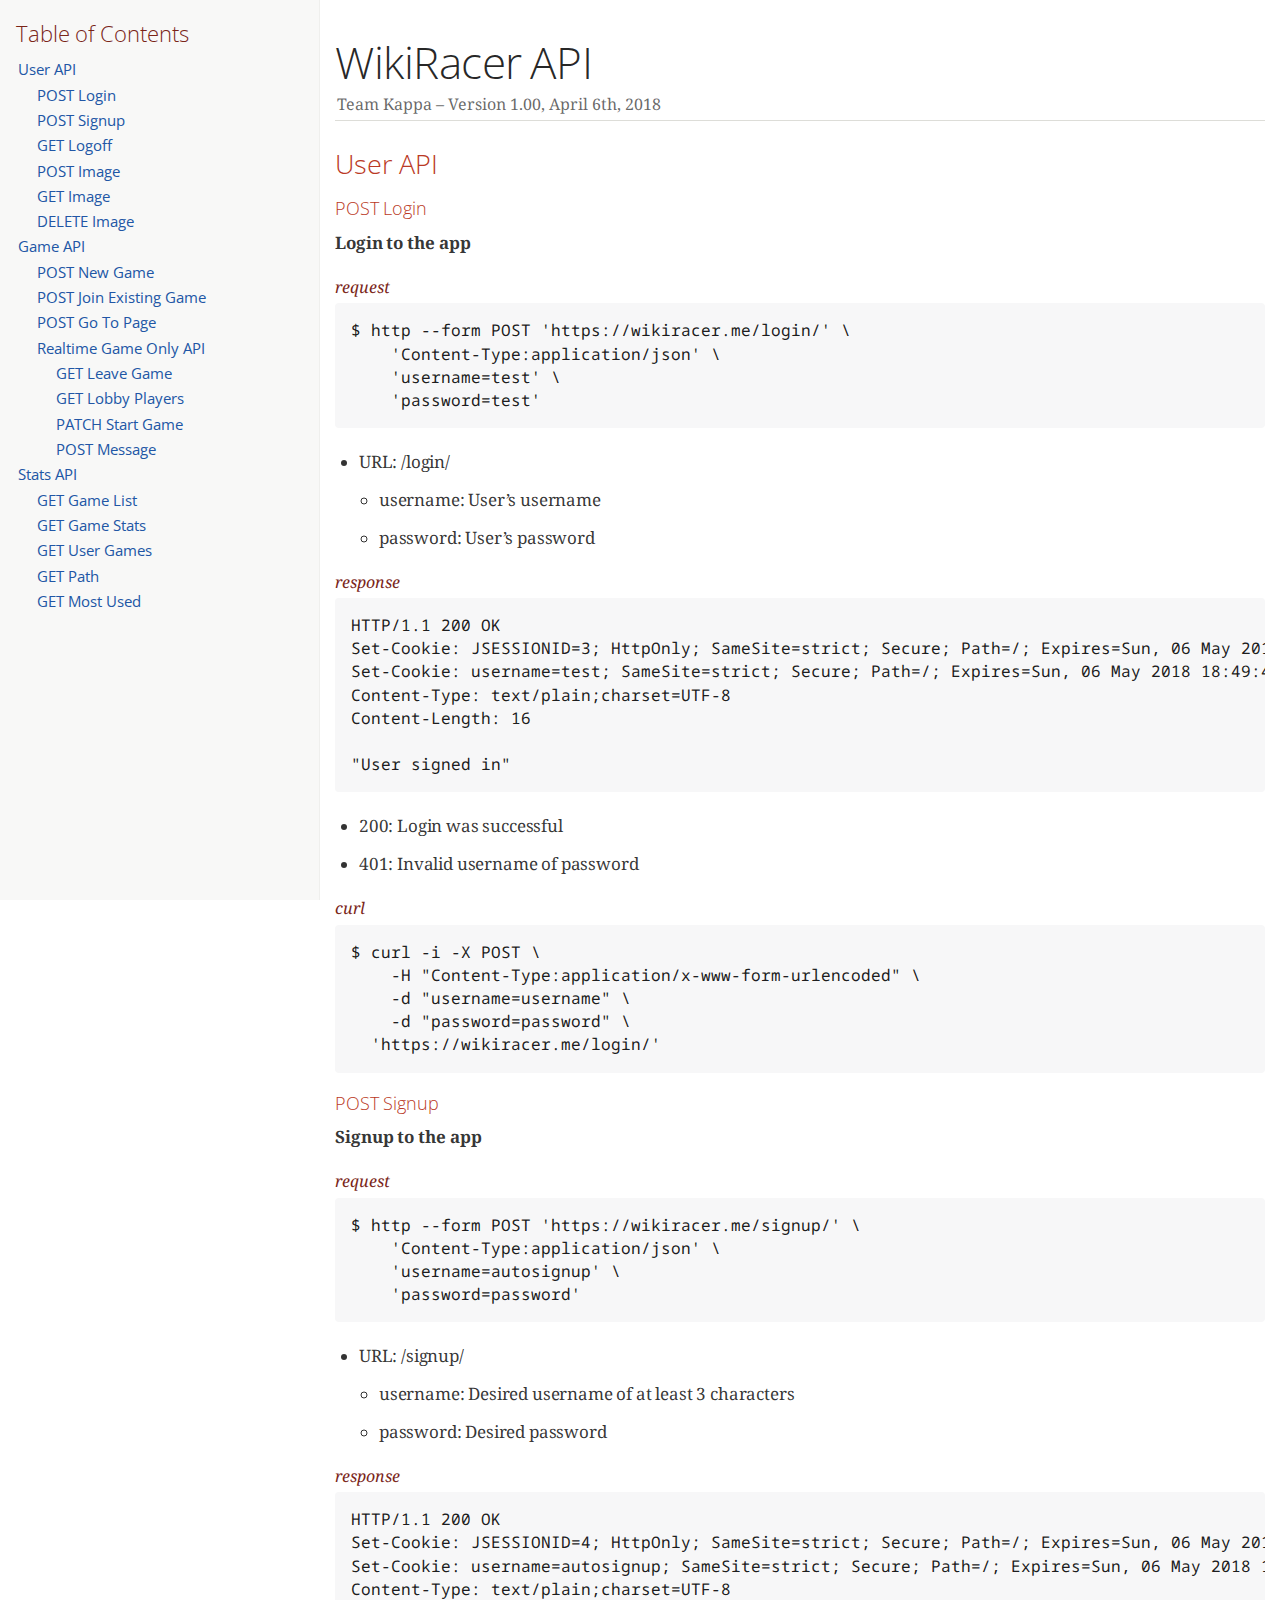
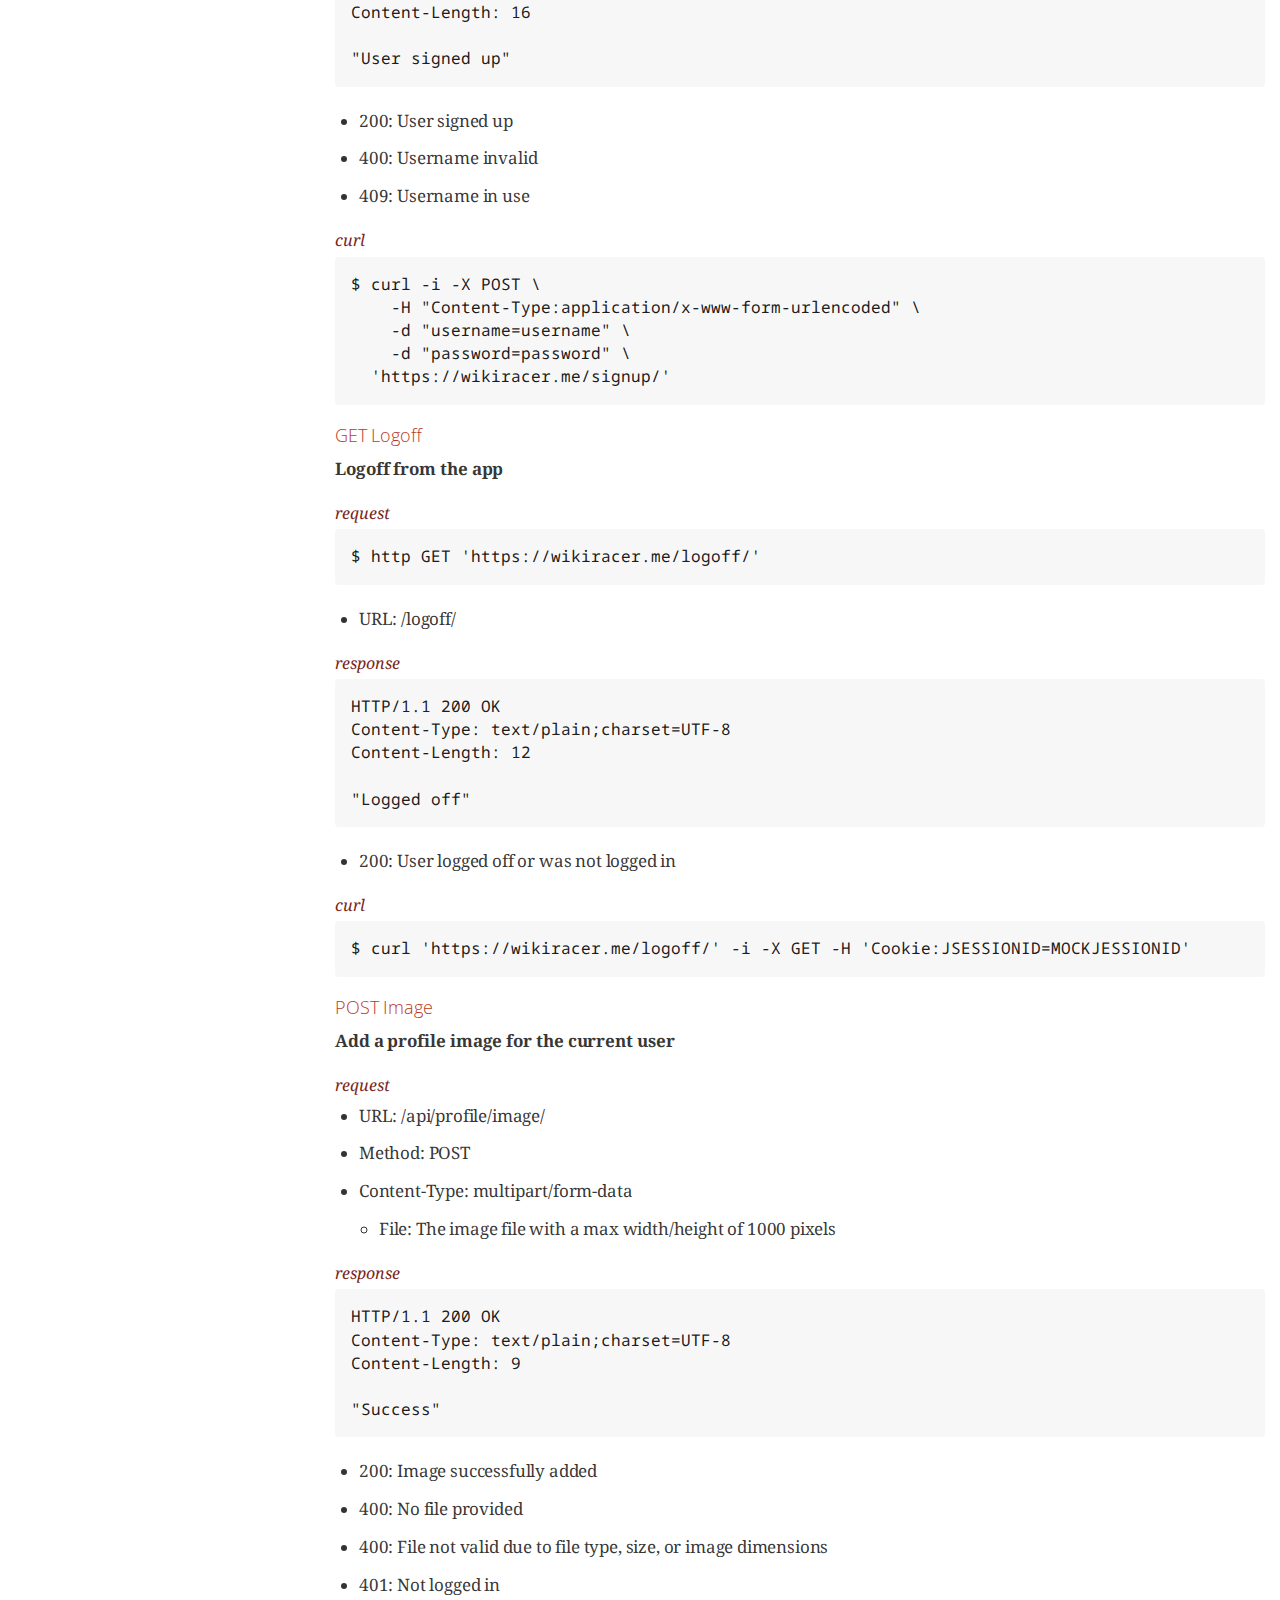
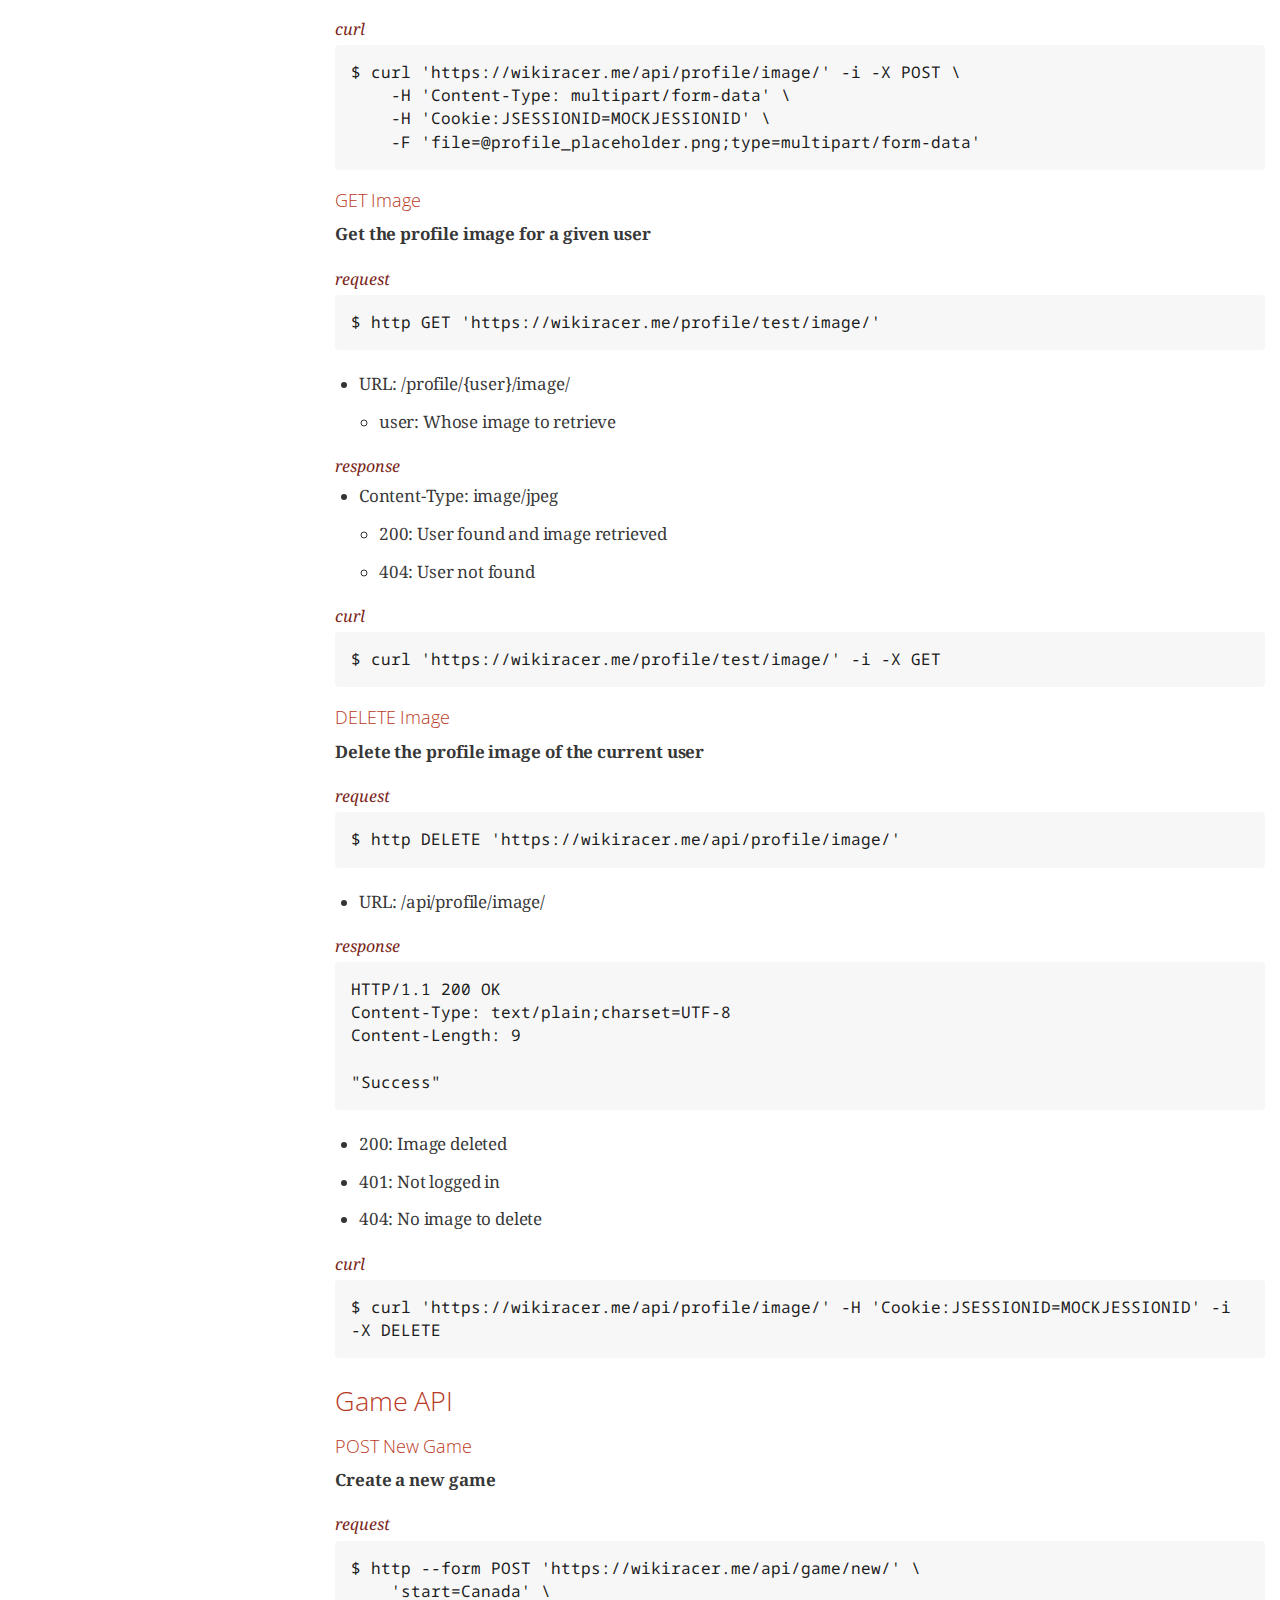
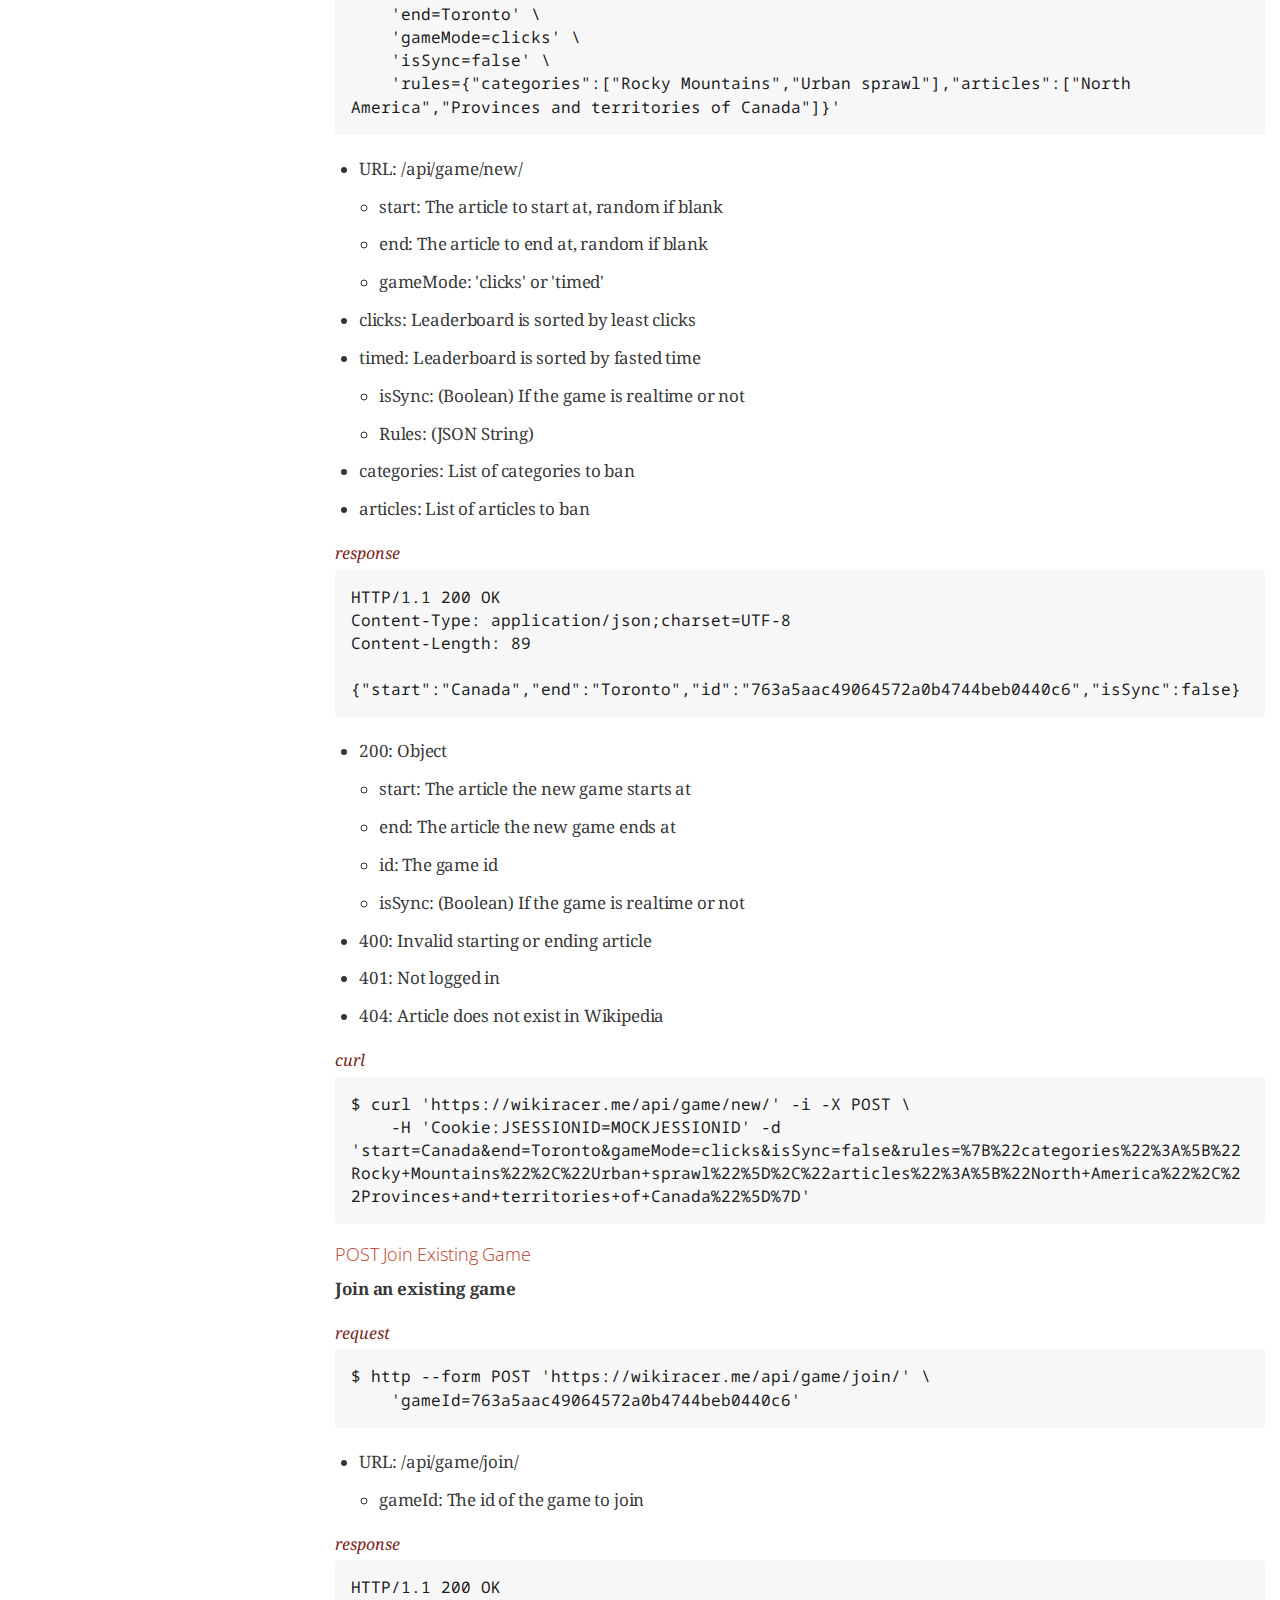
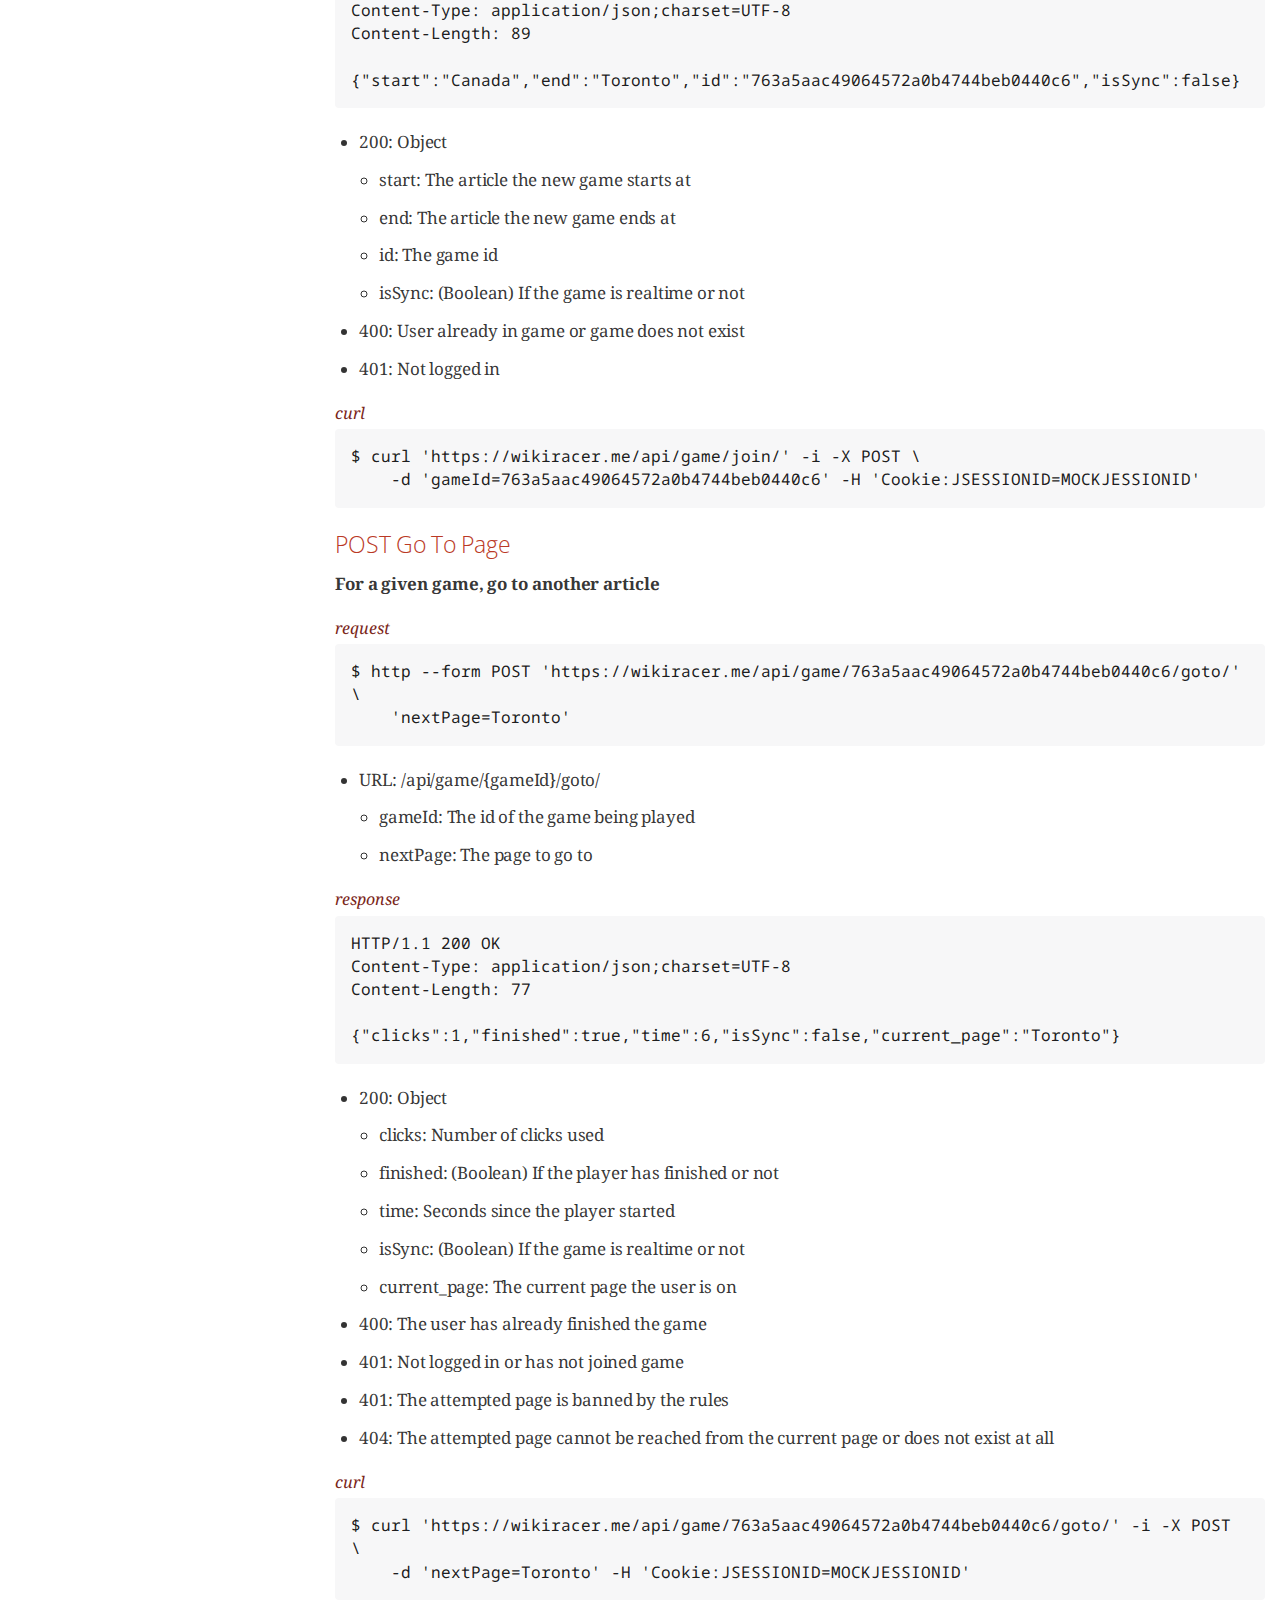
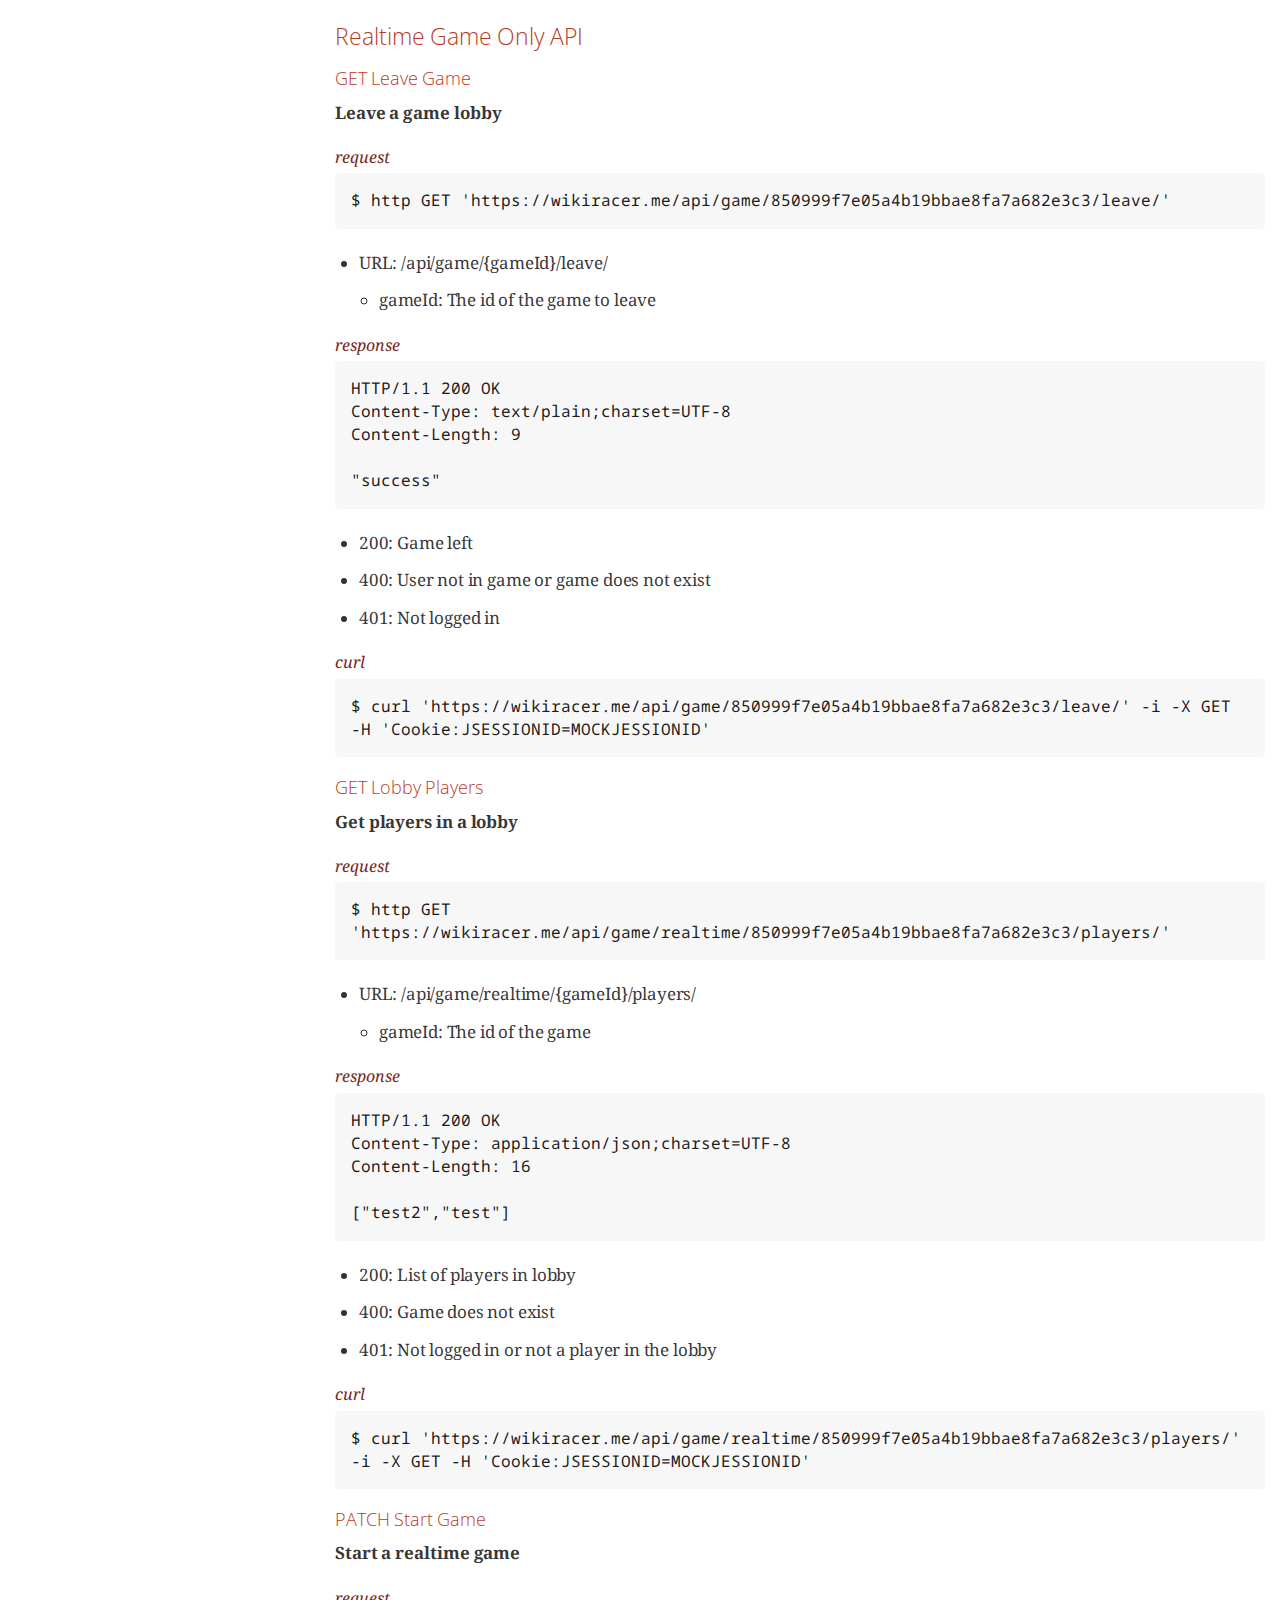
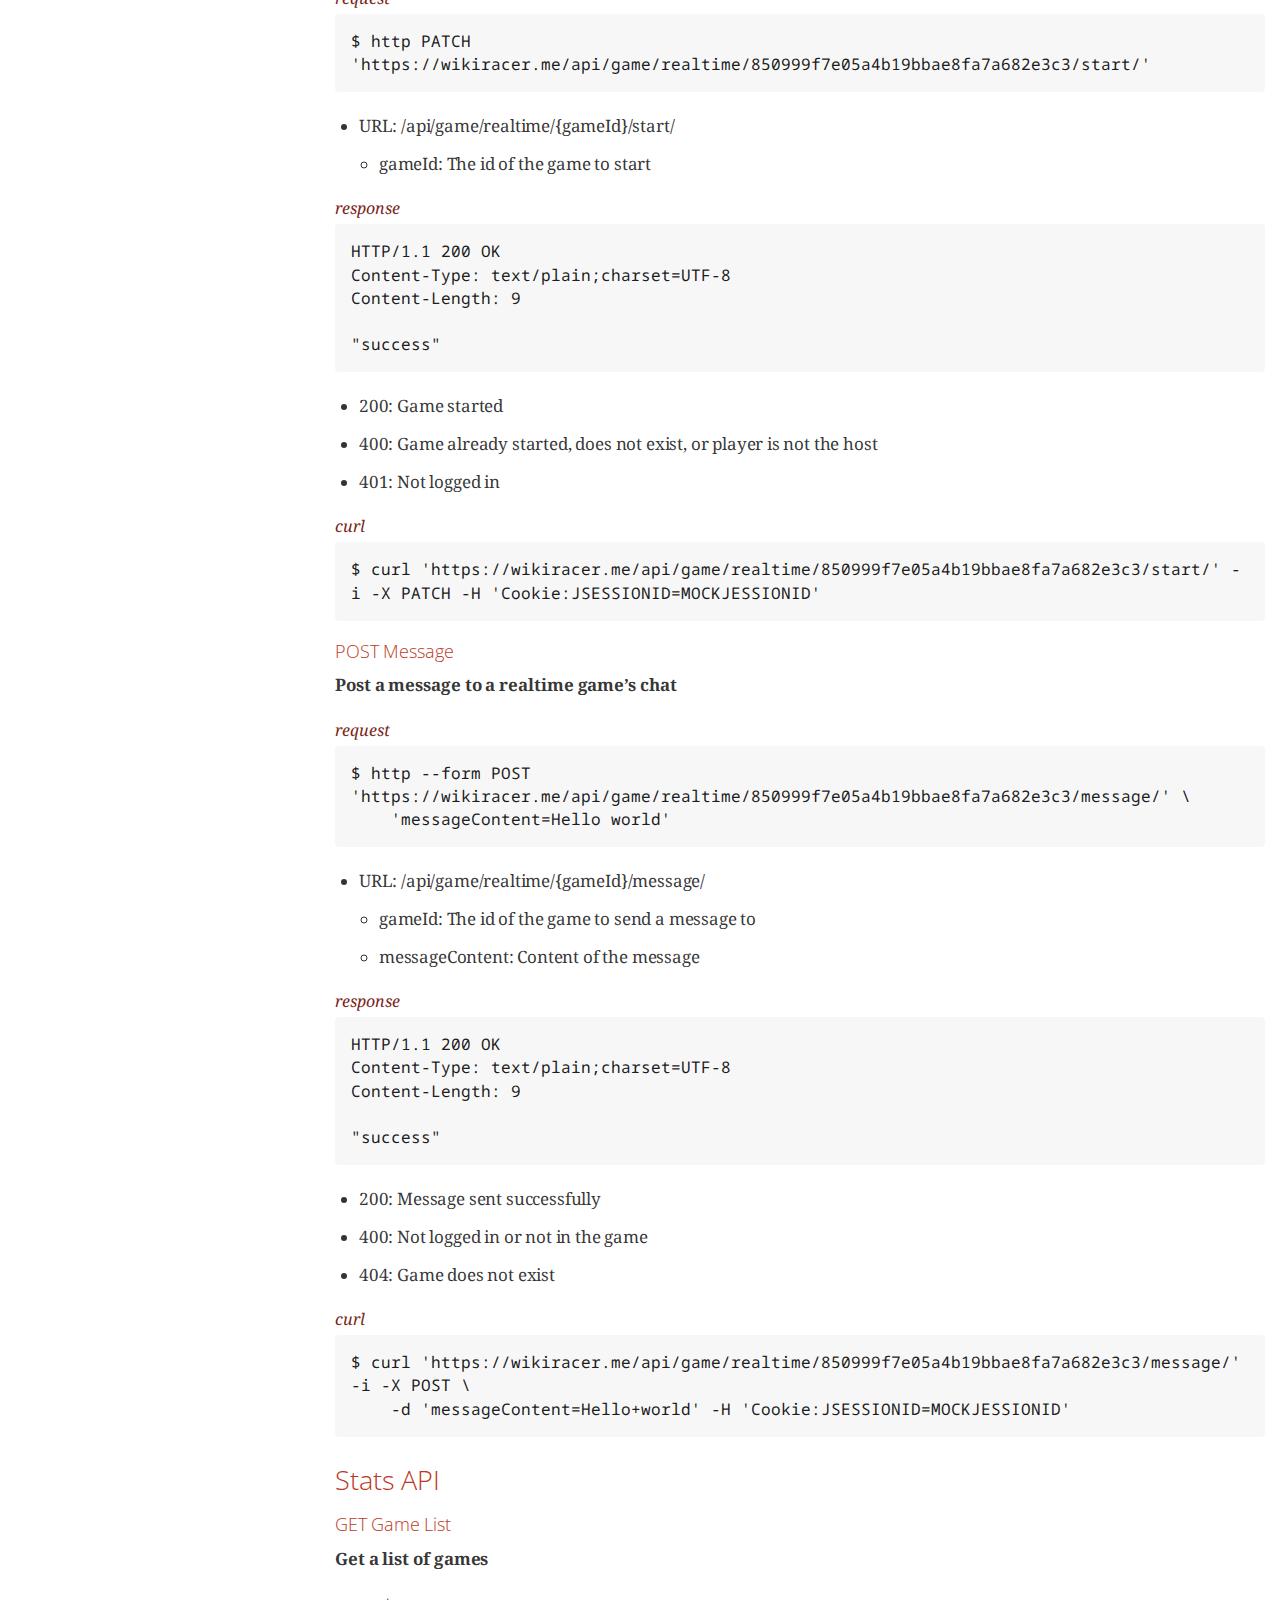
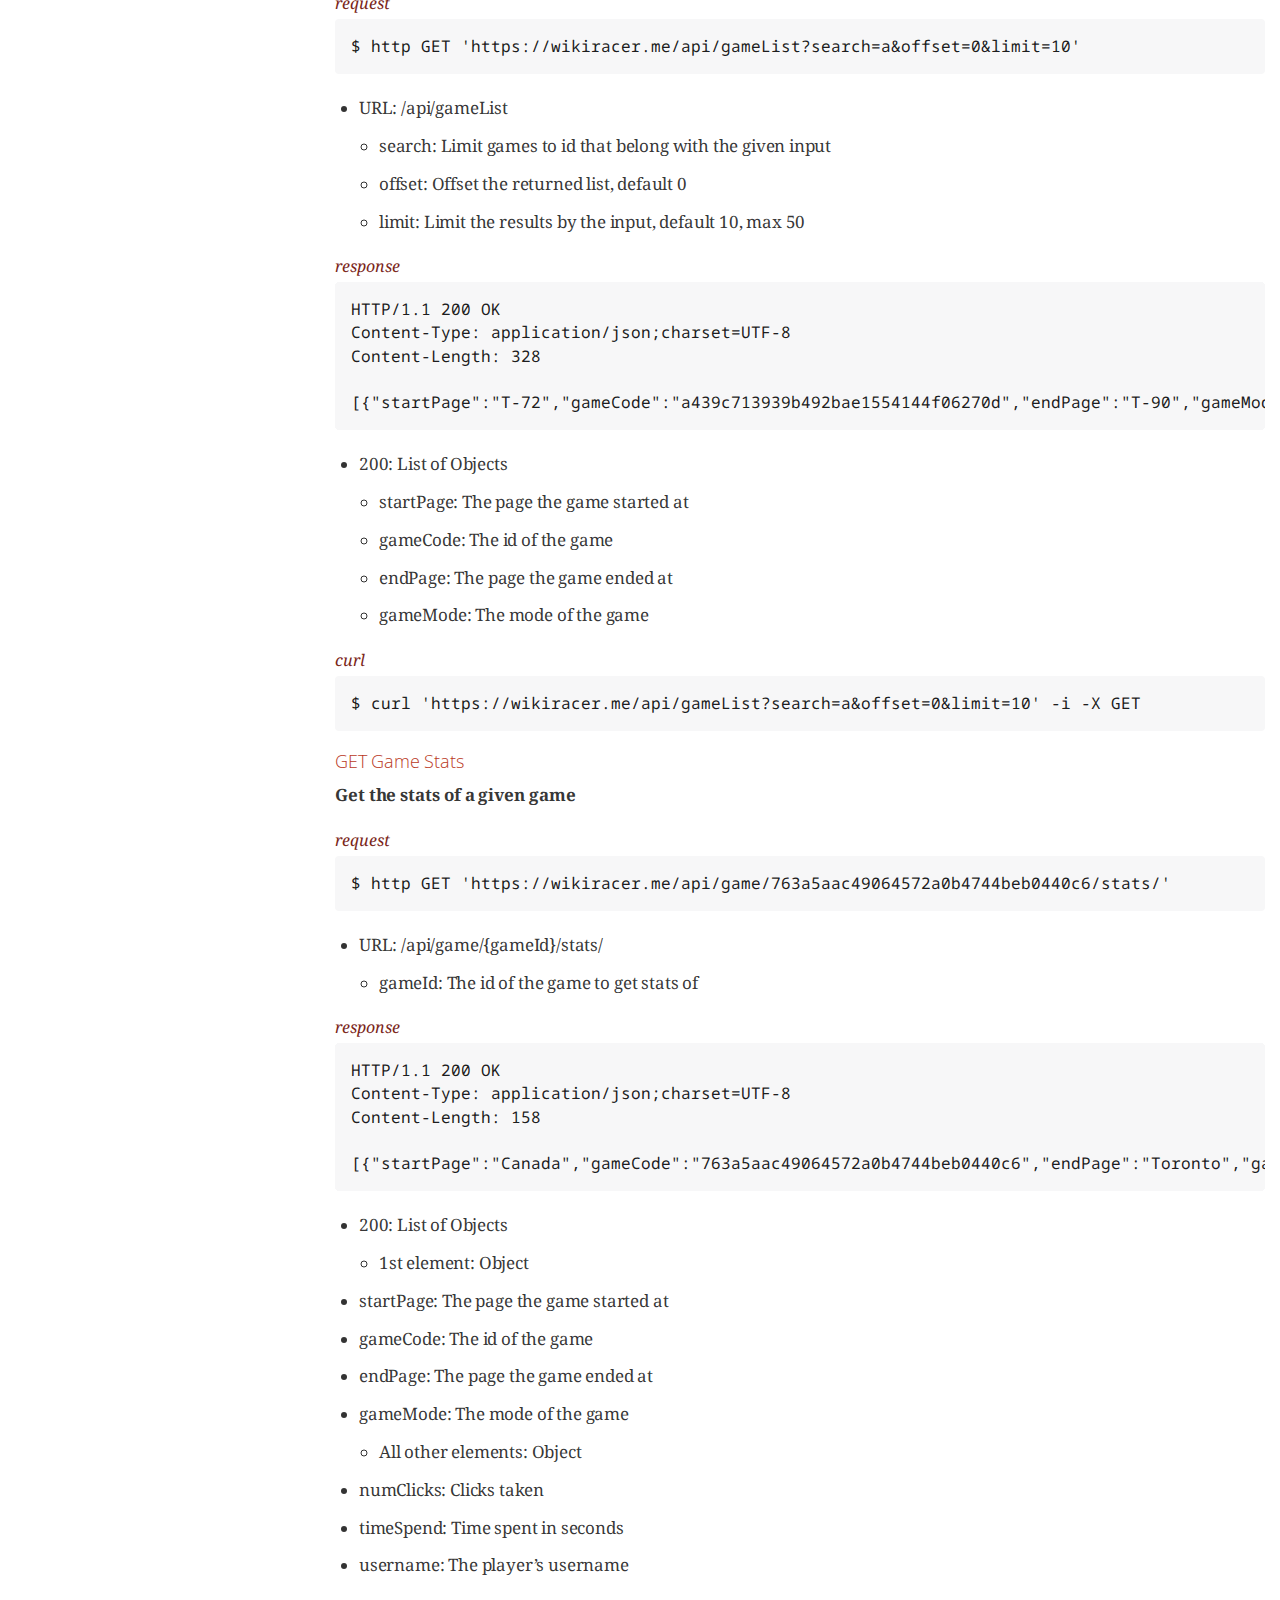
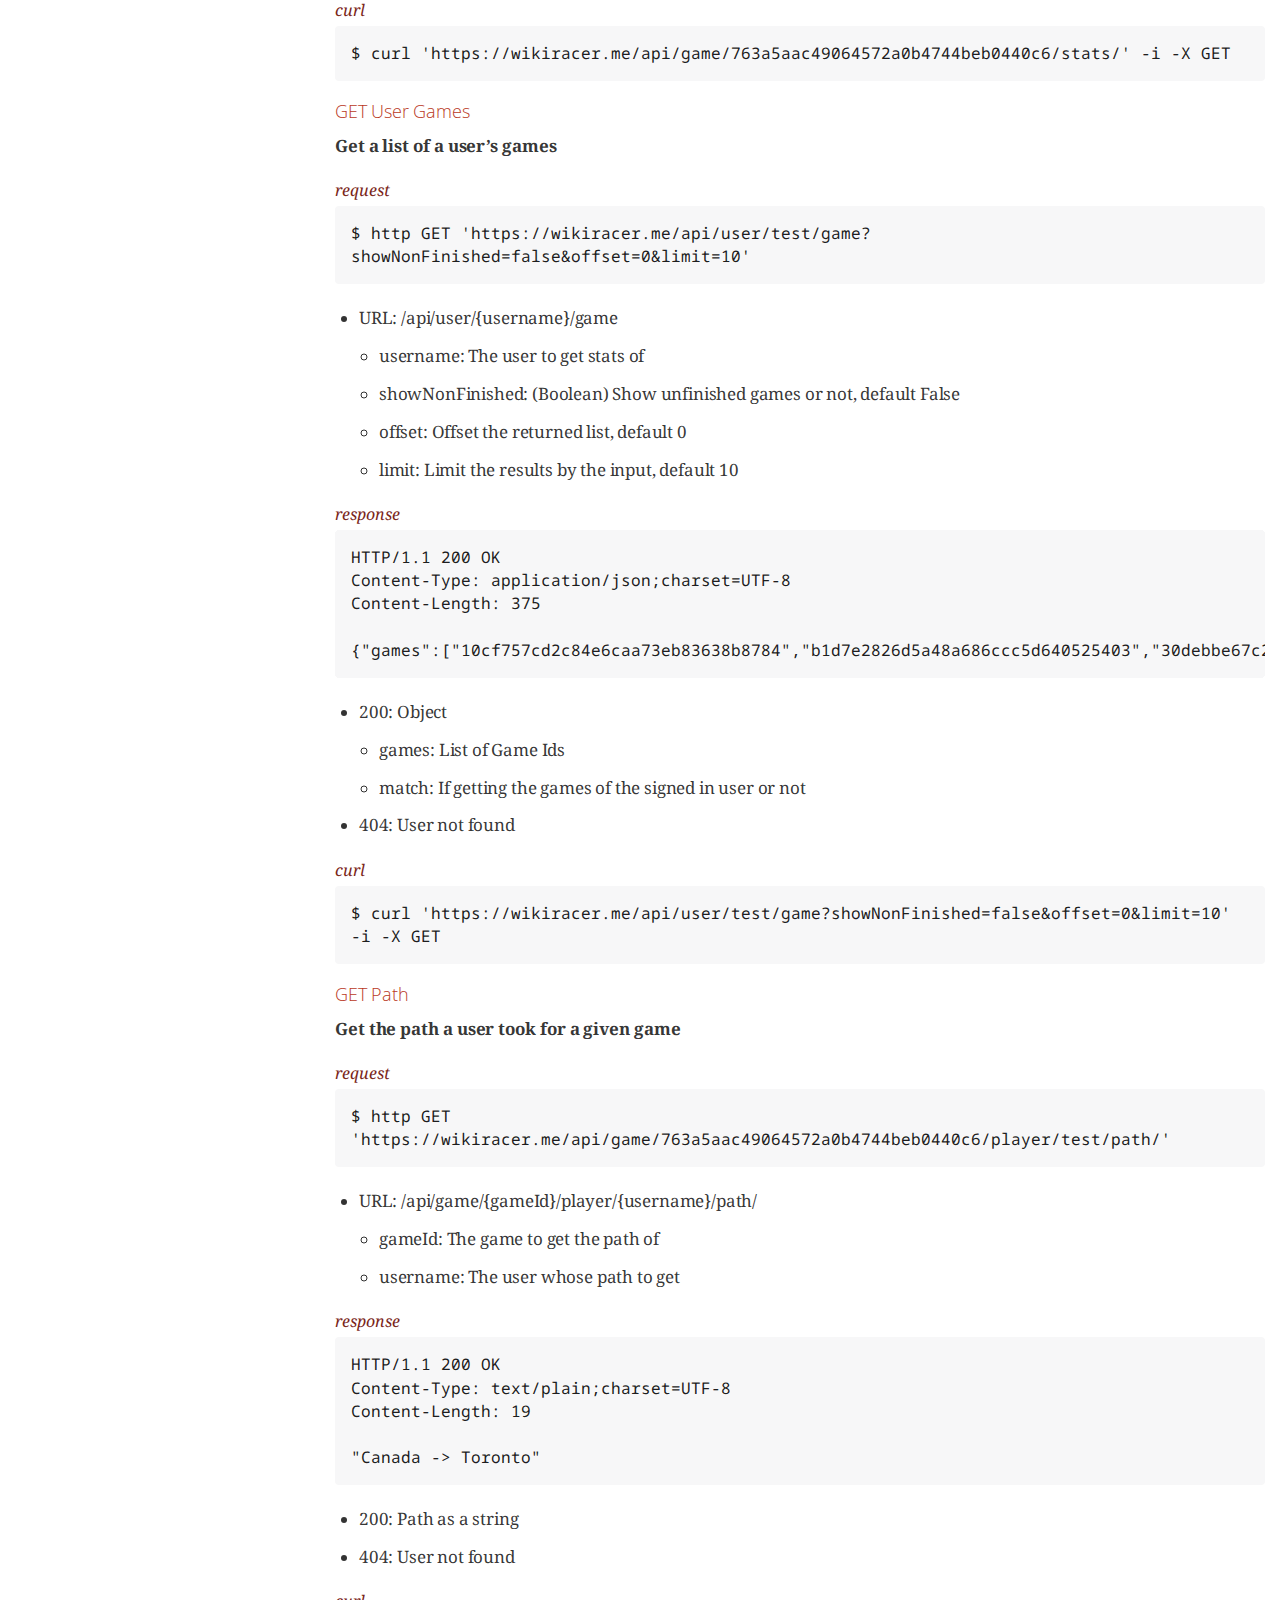
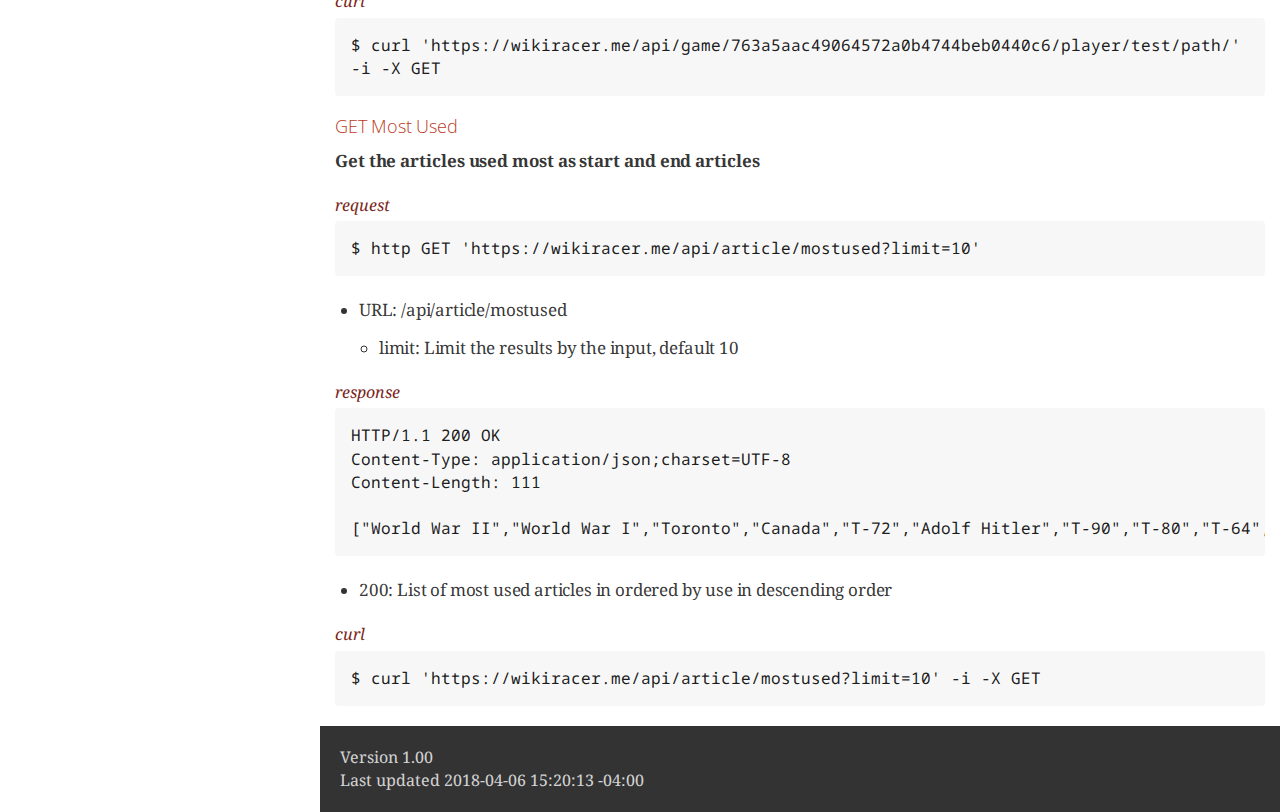
==== commit 1de2ea6c: "Fixed typo and curl issues" ====
--- a/src/main/resources/static/api.html
+++ b/src/main/resources/static/api.html
@@ -486,7 +486,7 @@
 <div class="ulist">
 <ul>
 <li>
-<p>URL: /login.</p>
+<p>URL: /login/</p>
 <div class="ulist">
 <ul>
 <li>
@@ -525,9 +525,11 @@
 <div class="listingblock">
 <div class="title">curl</div>
 <div class="content">
-<pre class="highlight"><code class="language-bash" data-lang="bash">$ curl 'https://wikiracer.me/login/' -i -X POST \
-    -H 'Content-Type: application/json' \
-    -d 'username=test&amp;password=test'</code></pre>
+<pre class="highlight"><code class="language-bash" data-lang="bash">$ curl -i -X POST \
+    -H "Content-Type:application/x-www-form-urlencoded" \
+    -d "username=username" \
+    -d "password=password" \
+  'https://wikiracer.me/login/'</code></pre>
 </div>
 </div>
 </div>
@@ -590,9 +592,11 @@
 <div class="listingblock">
 <div class="title">curl</div>
 <div class="content">
-<pre class="highlight"><code class="language-bash" data-lang="bash">$ curl 'https://wikiracer.me/signup/' -i -X POST \
-    -H 'Content-Type: application/json' \
-    -d 'username=autosignup&amp;password=password'</code></pre>
+<pre class="highlight"><code class="language-bash" data-lang="bash">$ curl -i -X POST \
+    -H "Content-Type:application/x-www-form-urlencoded" \
+    -d "username=username" \
+    -d "password=password" \
+  'https://wikiracer.me/signup/'</code></pre>
 </div>
 </div>
 </div>
@@ -634,7 +638,7 @@
 <div class="listingblock">
 <div class="title">curl</div>
 <div class="content">
-<pre class="highlight"><code class="language-bash" data-lang="bash">$ curl 'https://wikiracer.me/logoff/' -i -X GET</code></pre>
+<pre class="highlight"><code class="language-bash" data-lang="bash">$ curl 'https://wikiracer.me/logoff/' -i -X GET -H 'Cookie:JSESSIONID=MOCKJESSIONID'</code></pre>
 </div>
 </div>
 </div>
@@ -695,6 +699,7 @@
 <div class="content">
 <pre class="highlight"><code class="language-bash" data-lang="bash">$ curl 'https://wikiracer.me/api/profile/image/' -i -X POST \
     -H 'Content-Type: multipart/form-data' \
+    -H 'Cookie:JSESSIONID=MOCKJESSIONID' \
     -F 'file=@profile_placeholder.png;type=multipart/form-data'</code></pre>
 </div>
 </div>
@@ -793,7 +798,7 @@
 <div class="listingblock">
 <div class="title">curl</div>
 <div class="content">
-<pre class="highlight"><code class="language-bash" data-lang="bash">$ curl 'https://wikiracer.me/api/profile/image/' -i -X DELETE</code></pre>
+<pre class="highlight"><code class="language-bash" data-lang="bash">$ curl 'https://wikiracer.me/api/profile/image/' -H 'Cookie:JSESSIONID=MOCKJESSIONID' -i -X DELETE</code></pre>
 </div>
 </div>
 </div>
@@ -904,7 +909,7 @@
 <div class="title">curl</div>
 <div class="content">
 <pre class="highlight"><code class="language-bash" data-lang="bash">$ curl 'https://wikiracer.me/api/game/new/' -i -X POST \
-    -d 'start=Canada&amp;end=Toronto&amp;gameMode=clicks&amp;isSync=false&amp;rules=%7B%22categories%22%3A%5B%22Rocky+Mountains%22%2C%22Urban+sprawl%22%5D%2C%22articles%22%3A%5B%22North+America%22%2C%22Provinces+and+territories+of+Canada%22%5D%7D'</code></pre>
+    -H 'Cookie:JSESSIONID=MOCKJESSIONID' -d 'start=Canada&amp;end=Toronto&amp;gameMode=clicks&amp;isSync=false&amp;rules=%7B%22categories%22%3A%5B%22Rocky+Mountains%22%2C%22Urban+sprawl%22%5D%2C%22articles%22%3A%5B%22North+America%22%2C%22Provinces+and+territories+of+Canada%22%5D%7D'</code></pre>
 </div>
 </div>
 </div>
@@ -977,7 +982,7 @@
 <div class="title">curl</div>
 <div class="content">
 <pre class="highlight"><code class="language-bash" data-lang="bash">$ curl 'https://wikiracer.me/api/game/join/' -i -X POST \
-    -d 'gameId=763a5aac49064572a0b4744beb0440c6'</code></pre>
+    -d 'gameId=763a5aac49064572a0b4744beb0440c6' -H 'Cookie:JSESSIONID=MOCKJESSIONID'</code></pre>
 </div>
 </div>
 </div>
@@ -1062,7 +1067,7 @@
 <div class="title">curl</div>
 <div class="content">
 <pre class="highlight"><code class="language-bash" data-lang="bash">$ curl 'https://wikiracer.me/api/game/763a5aac49064572a0b4744beb0440c6/goto/' -i -X POST \
-    -d 'nextPage=Toronto'</code></pre>
+    -d 'nextPage=Toronto' -H 'Cookie:JSESSIONID=MOCKJESSIONID'</code></pre>
 </div>
 </div>
 </div>
@@ -1119,7 +1124,7 @@
 <div class="listingblock">
 <div class="title">curl</div>
 <div class="content">
-<pre class="highlight"><code class="language-bash" data-lang="bash">$ curl 'https://wikiracer.me/api/game/850999f7e05a4b19bbae8fa7a682e3c3/leave/' -i -X GET</code></pre>
+<pre class="highlight"><code class="language-bash" data-lang="bash">$ curl 'https://wikiracer.me/api/game/850999f7e05a4b19bbae8fa7a682e3c3/leave/' -i -X GET -H 'Cookie:JSESSIONID=MOCKJESSIONID'</code></pre>
 </div>
 </div>
 </div>
@@ -1174,7 +1179,7 @@
 <div class="listingblock">
 <div class="title">curl</div>
 <div class="content">
-<pre class="highlight"><code class="language-bash" data-lang="bash">$ curl 'https://wikiracer.me/api/game/realtime/850999f7e05a4b19bbae8fa7a682e3c3/players/' -i -X GET</code></pre>
+<pre class="highlight"><code class="language-bash" data-lang="bash">$ curl 'https://wikiracer.me/api/game/realtime/850999f7e05a4b19bbae8fa7a682e3c3/players/' -i -X GET -H 'Cookie:JSESSIONID=MOCKJESSIONID'</code></pre>
 </div>
 </div>
 </div>
@@ -1229,7 +1234,7 @@
 <div class="listingblock">
 <div class="title">curl</div>
 <div class="content">
-<pre class="highlight"><code class="language-bash" data-lang="bash">$ curl 'https://wikiracer.me/api/game/realtime/850999f7e05a4b19bbae8fa7a682e3c3/start/' -i -X PATCH</code></pre>
+<pre class="highlight"><code class="language-bash" data-lang="bash">$ curl 'https://wikiracer.me/api/game/realtime/850999f7e05a4b19bbae8fa7a682e3c3/start/' -i -X PATCH -H 'Cookie:JSESSIONID=MOCKJESSIONID'</code></pre>
 </div>
 </div>
 </div>
@@ -1289,7 +1294,7 @@
 <div class="title">curl</div>
 <div class="content">
 <pre class="highlight"><code class="language-bash" data-lang="bash">$ curl 'https://wikiracer.me/api/game/realtime/850999f7e05a4b19bbae8fa7a682e3c3/message/' -i -X POST \
-    -d 'messageContent=Hello+world'</code></pre>
+    -d 'messageContent=Hello+world' -H 'Cookie:JSESSIONID=MOCKJESSIONID'</code></pre>
 </div>
 </div>
 </div>
